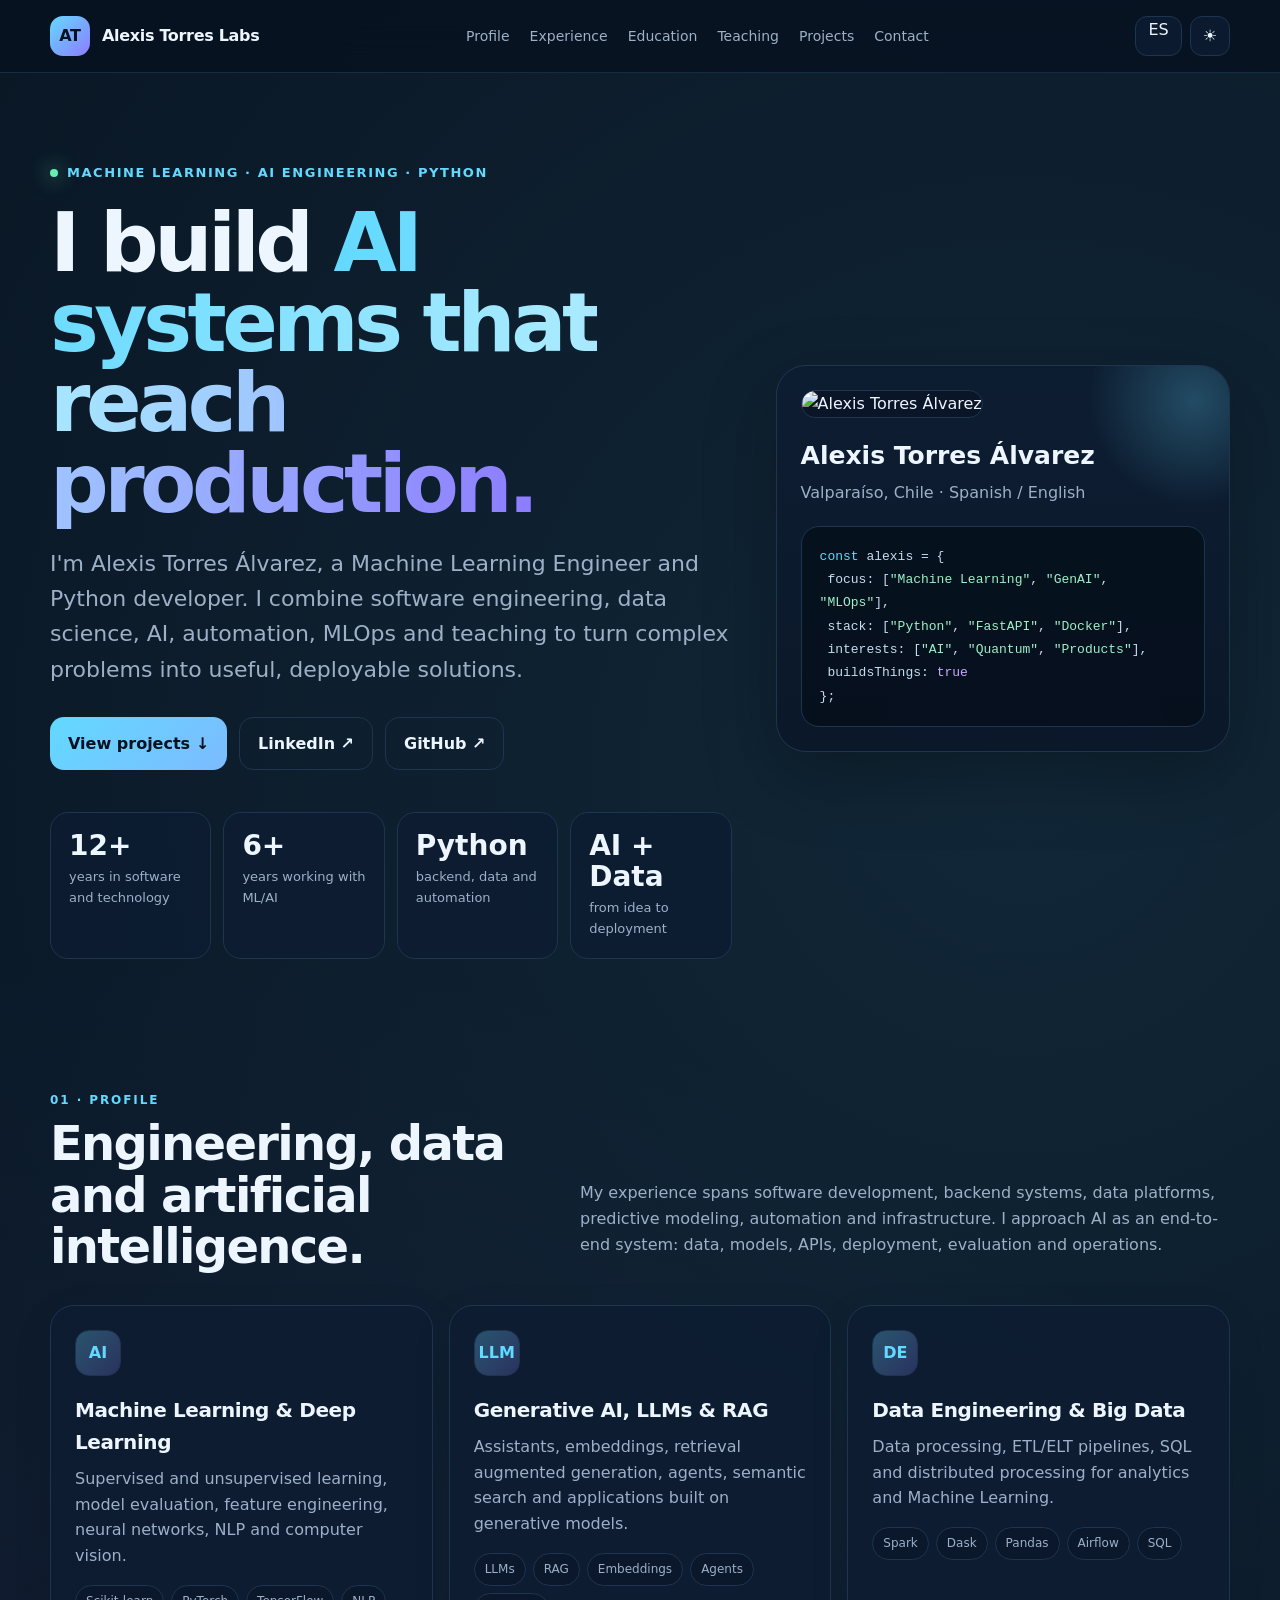
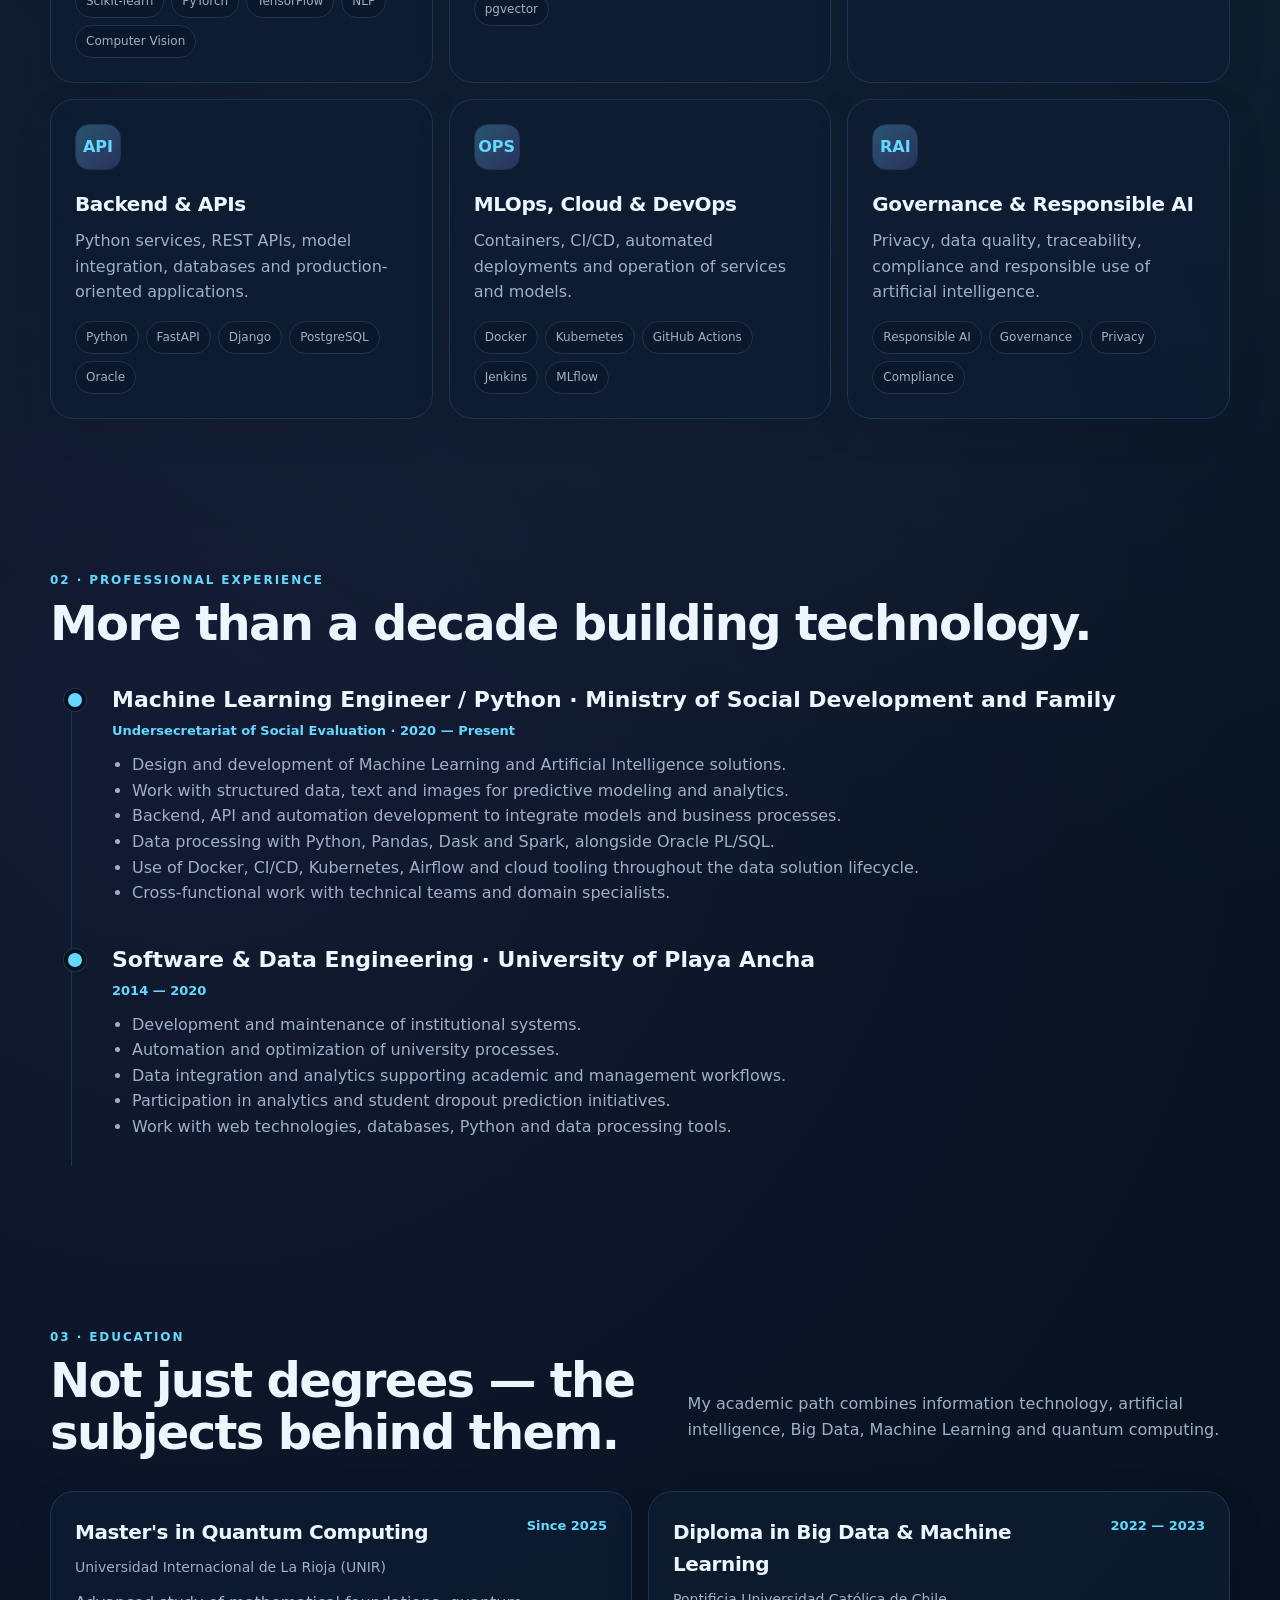
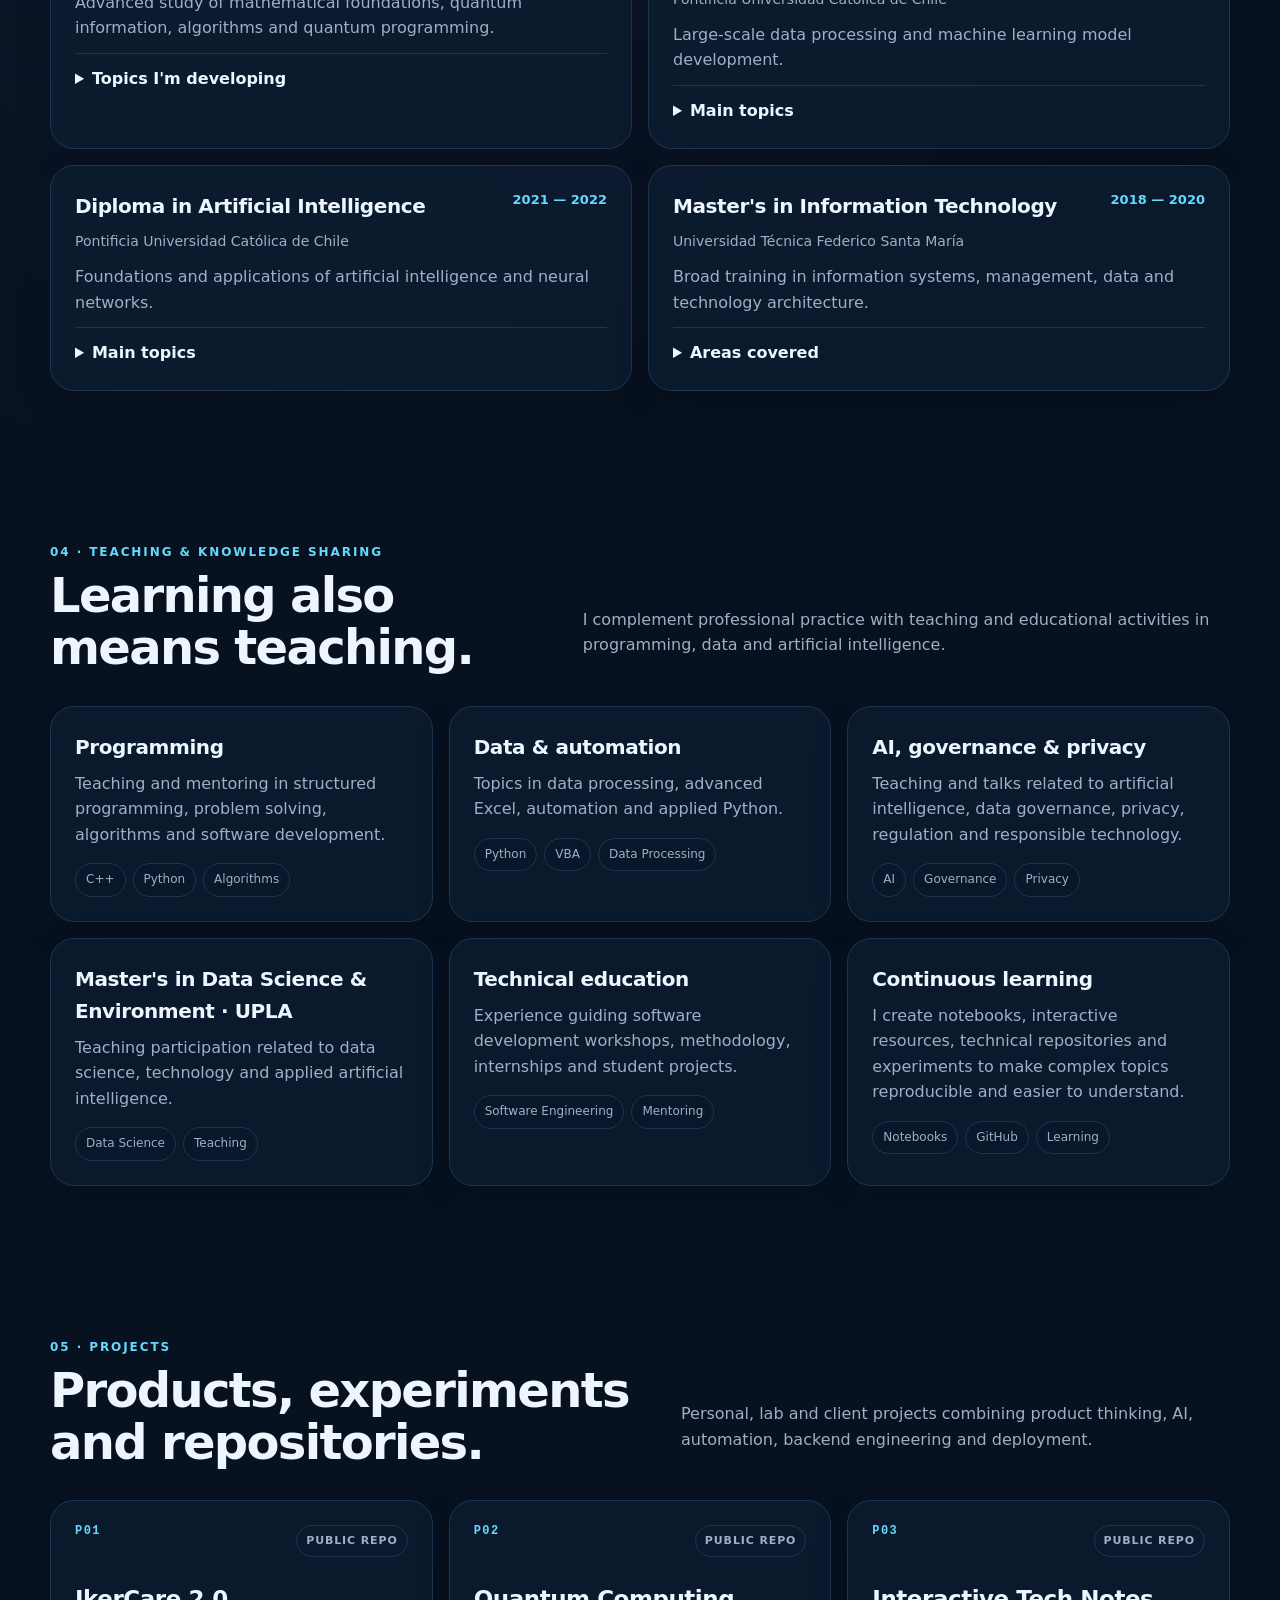
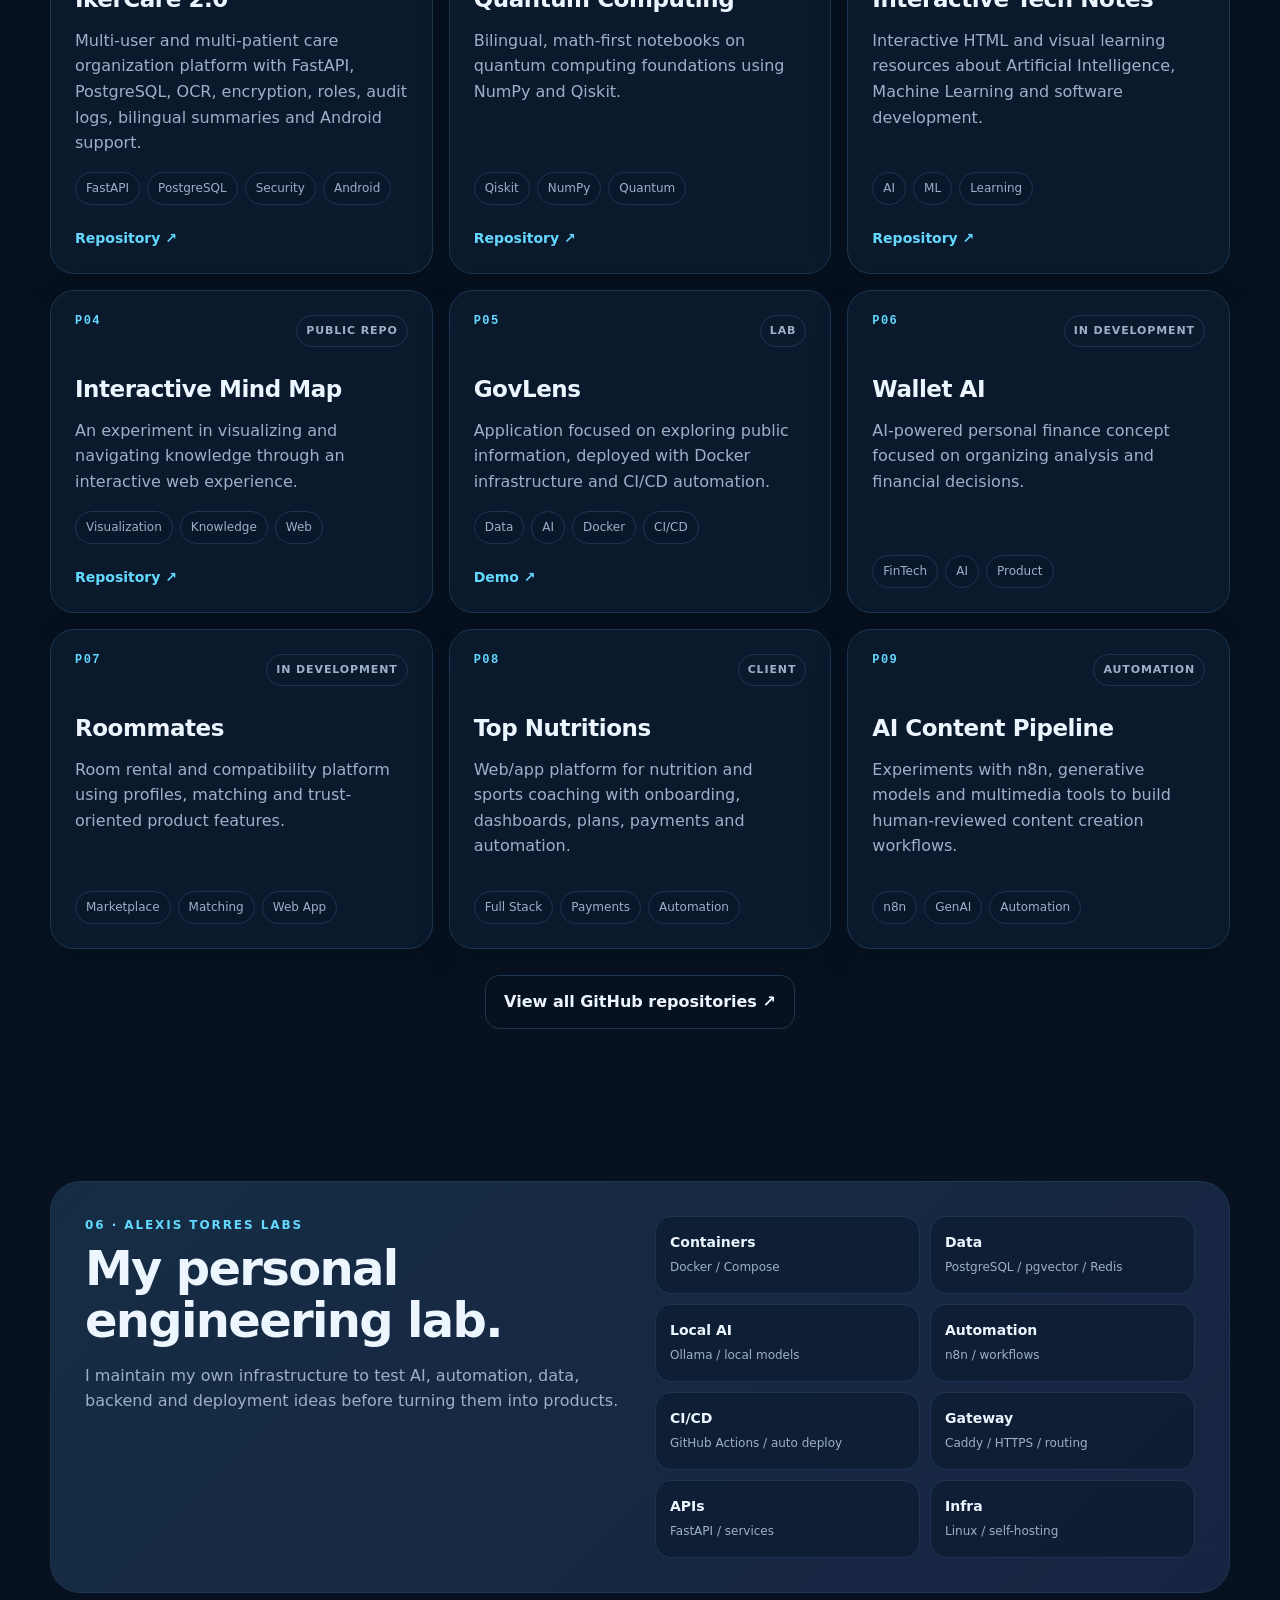
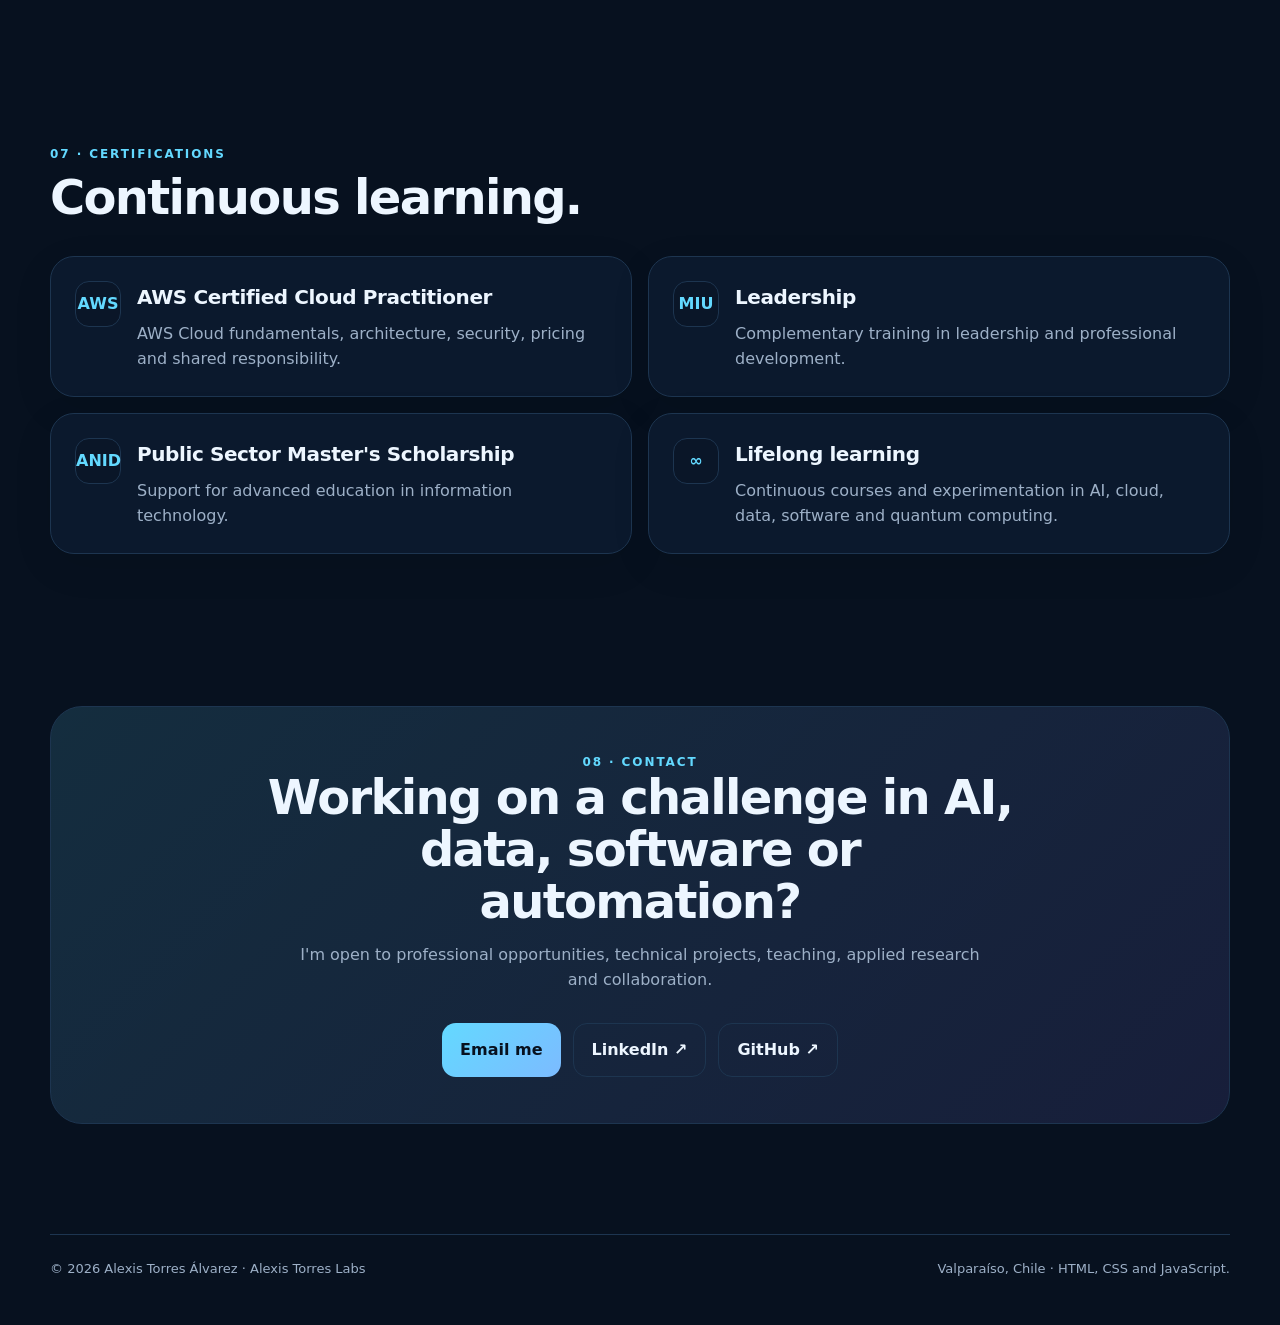
==== en/index.html @ e1c4c1ed "Add English portfolio homepage" ====
<!doctype html>
<html lang="en" data-theme="dark">
<head>
<meta charset="utf-8"><meta name="viewport" content="width=device-width,initial-scale=1"><meta name="theme-color" content="#07111f">
<title>Alexis Torres Álvarez | Machine Learning, AI, Python & MLOps</title>
<meta name="description" content="Portfolio of Alexis Torres Álvarez: Machine Learning Engineer and Python Developer. AI, LLMs, RAG, MLOps, Big Data, teaching, education and projects.">
<link rel="canonical" href="https://www.alexistorreslabs.com/en/"><link rel="alternate" hreflang="es" href="https://www.alexistorreslabs.com/"><link rel="alternate" hreflang="en" href="https://www.alexistorreslabs.com/en/">
<link rel="manifest" href="/site.webmanifest"><link rel="stylesheet" href="/assets/styles.css">
<meta property="og:type" content="website"><meta property="og:title" content="Alexis Torres Labs"><meta property="og:description" content="AI, Machine Learning, Python, MLOps, teaching and applied projects."><meta property="og:url" content="https://www.alexistorreslabs.com/en/">
<script type="application/ld+json">{"@context":"https://schema.org","@type":"Person","name":"Alexis Torres Álvarez","url":"https://www.alexistorreslabs.com/","image":"https://avatars.githubusercontent.com/u/14948789?v=4","jobTitle":"Machine Learning Engineer","sameAs":["https://github.com/AlexisTorrresA","https://www.linkedin.com/in/alexis-torres87/"]}</script>
</head>
<body>
<nav class="nav"><div class="shell nav-inner"><a class="brand" href="#home"><span class="brand-mark">AT</span><span>Alexis Torres Labs</span></a><div class="nav-links"><a href="#profile">Profile</a><a href="#experience">Experience</a><a href="#education">Education</a><a href="#teaching">Teaching</a><a href="#projects">Projects</a><a href="#contact">Contact</a></div><div class="nav-actions"><a class="lang-btn" href="/">ES</a><button class="icon-btn" data-theme-toggle aria-label="Toggle theme">☀</button></div></div></nav>
<main id="home">
<section class="hero"><div class="shell hero-grid"><div class="reveal"><div class="eyebrow"><span class="dot"></span>Machine Learning · AI Engineering · Python</div><h1>I build <span class="gradient">AI systems that reach production.</span></h1><p class="lead">I'm Alexis Torres Álvarez, a Machine Learning Engineer and Python developer. I combine software engineering, data science, AI, automation, MLOps and teaching to turn complex problems into useful, deployable solutions.</p><div class="hero-actions"><a class="btn primary" href="#projects">View projects ↓</a><a class="btn" href="https://www.linkedin.com/in/alexis-torres87/" target="_blank" rel="noopener">LinkedIn ↗</a><a class="btn" href="https://github.com/AlexisTorrresA" target="_blank" rel="noopener">GitHub ↗</a></div><div class="metrics"><div class="metric"><strong>12+</strong><span>years in software and technology</span></div><div class="metric"><strong>6+</strong><span>years working with ML/AI</span></div><div class="metric"><strong>Python</strong><span>backend, data and automation</span></div><div class="metric"><strong>AI + Data</strong><span>from idea to deployment</span></div></div></div><aside class="profile-card reveal"><img class="portrait" src="https://avatars.githubusercontent.com/u/14948789?v=4" alt="Alexis Torres Álvarez"><h3 style="font-size:25px;margin:18px 0 4px">Alexis Torres Álvarez</h3><p style="color:var(--muted);margin:0">Valparaíso, Chile · Spanish / English</p><div class="code-window"><span class="k">const</span> alexis = {<br>&nbsp;focus: [<span class="s">"Machine Learning"</span>, <span class="s">"GenAI"</span>, <span class="s">"MLOps"</span>],<br>&nbsp;stack: [<span class="s">"Python"</span>, <span class="s">"FastAPI"</span>, <span class="s">"Docker"</span>],<br>&nbsp;interests: [<span class="s">"AI"</span>, <span class="s">"Quantum"</span>, <span class="s">"Products"</span>],<br>&nbsp;buildsThings: <span class="p">true</span><br>};</div></aside></div></section>
<section id="profile" class="section"><div class="shell"><div class="section-head reveal"><div><div class="section-kicker">01 · Profile</div><h2>Engineering, data and artificial intelligence.</h2></div><p class="section-intro">My experience spans software development, backend systems, data platforms, predictive modeling, automation and infrastructure. I approach AI as an end-to-end system: data, models, APIs, deployment, evaluation and operations.</p></div><div class="grid grid-3">
<div class="card skill-card reveal"><div class="skill-icon">AI</div><h3>Machine Learning & Deep Learning</h3><p>Supervised and unsupervised learning, model evaluation, feature engineering, neural networks, NLP and computer vision.</p><div class="tags"><span class="tag">Scikit-learn</span><span class="tag">PyTorch</span><span class="tag">TensorFlow</span><span class="tag">NLP</span><span class="tag">Computer Vision</span></div></div>
<div class="card skill-card reveal"><div class="skill-icon">LLM</div><h3>Generative AI, LLMs & RAG</h3><p>Assistants, embeddings, retrieval augmented generation, agents, semantic search and applications built on generative models.</p><div class="tags"><span class="tag">LLMs</span><span class="tag">RAG</span><span class="tag">Embeddings</span><span class="tag">Agents</span><span class="tag">pgvector</span></div></div>
<div class="card skill-card reveal"><div class="skill-icon">DE</div><h3>Data Engineering & Big Data</h3><p>Data processing, ETL/ELT pipelines, SQL and distributed processing for analytics and Machine Learning.</p><div class="tags"><span class="tag">Spark</span><span class="tag">Dask</span><span class="tag">Pandas</span><span class="tag">Airflow</span><span class="tag">SQL</span></div></div>
<div class="card skill-card reveal"><div class="skill-icon">API</div><h3>Backend & APIs</h3><p>Python services, REST APIs, model integration, databases and production-oriented applications.</p><div class="tags"><span class="tag">Python</span><span class="tag">FastAPI</span><span class="tag">Django</span><span class="tag">PostgreSQL</span><span class="tag">Oracle</span></div></div>
<div class="card skill-card reveal"><div class="skill-icon">OPS</div><h3>MLOps, Cloud & DevOps</h3><p>Containers, CI/CD, automated deployments and operation of services and models.</p><div class="tags"><span class="tag">Docker</span><span class="tag">Kubernetes</span><span class="tag">GitHub Actions</span><span class="tag">Jenkins</span><span class="tag">MLflow</span></div></div>
<div class="card skill-card reveal"><div class="skill-icon">RAI</div><h3>Governance & Responsible AI</h3><p>Privacy, data quality, traceability, compliance and responsible use of artificial intelligence.</p><div class="tags"><span class="tag">Responsible AI</span><span class="tag">Governance</span><span class="tag">Privacy</span><span class="tag">Compliance</span></div></div>
</div></div></section>
<section id="experience" class="section"><div class="shell"><div class="section-head reveal"><div><div class="section-kicker">02 · Professional experience</div><h2>More than a decade building technology.</h2></div></div><div class="timeline reveal">
<div class="timeline-item"><h3>Machine Learning Engineer / Python · Ministry of Social Development and Family</h3><div class="timeline-meta">Undersecretariat of Social Evaluation · 2020 — Present</div><ul><li>Design and development of Machine Learning and Artificial Intelligence solutions.</li><li>Work with structured data, text and images for predictive modeling and analytics.</li><li>Backend, API and automation development to integrate models and business processes.</li><li>Data processing with Python, Pandas, Dask and Spark, alongside Oracle PL/SQL.</li><li>Use of Docker, CI/CD, Kubernetes, Airflow and cloud tooling throughout the data solution lifecycle.</li><li>Cross-functional work with technical teams and domain specialists.</li></ul></div>
<div class="timeline-item"><h3>Software & Data Engineering · University of Playa Ancha</h3><div class="timeline-meta">2014 — 2020</div><ul><li>Development and maintenance of institutional systems.</li><li>Automation and optimization of university processes.</li><li>Data integration and analytics supporting academic and management workflows.</li><li>Participation in analytics and student dropout prediction initiatives.</li><li>Work with web technologies, databases, Python and data processing tools.</li></ul></div>
</div></div></section>
<section id="education" class="section"><div class="shell"><div class="section-head reveal"><div><div class="section-kicker">03 · Education</div><h2>Not just degrees — the subjects behind them.</h2></div><p class="section-intro">My academic path combines information technology, artificial intelligence, Big Data, Machine Learning and quantum computing.</p></div><div class="grid grid-2">
<div class="card edu-card reveal"><div class="edu-top"><div><h3>Master's in Quantum Computing</h3><div class="edu-school">Universidad Internacional de La Rioja (UNIR)</div></div><div class="edu-year">Since 2025</div></div><p>Advanced study of mathematical foundations, quantum information, algorithms and quantum programming.</p><details><summary>Topics I'm developing</summary><ul><li>Linear algebra for quantum computing</li><li>Qubits, quantum states, measurement and the Bloch sphere</li><li>Tensor products and multi-qubit systems</li><li>Quantum gates and circuits</li><li>Quantum algorithms and simulation</li><li>Python and Qiskit</li></ul></details></div>
<div class="card edu-card reveal"><div class="edu-top"><div><h3>Diploma in Big Data & Machine Learning</h3><div class="edu-school">Pontificia Universidad Católica de Chile</div></div><div class="edu-year">2022 — 2023</div></div><p>Large-scale data processing and machine learning model development.</p><details><summary>Main topics</summary><ul><li>Big Data architectures</li><li>Hadoop, HDFS, YARN and MapReduce</li><li>Apache Spark and Spark SQL</li><li>Data preparation and processing</li><li>Regression and classification</li><li>Decision trees and Random Forest</li><li>Clustering and unsupervised learning</li><li>Dimensionality reduction and autoencoders</li></ul></details></div>
<div class="card edu-card reveal"><div class="edu-top"><div><h3>Diploma in Artificial Intelligence</h3><div class="edu-school">Pontificia Universidad Católica de Chile</div></div><div class="edu-year">2021 — 2022</div></div><p>Foundations and applications of artificial intelligence and neural networks.</p><details><summary>Main topics</summary><ul><li>Machine Learning and AI foundations</li><li>Deep neural networks</li><li>CNNs for computer vision</li><li>RNNs and sequential modeling</li><li>Sequence-to-sequence architectures</li><li>Deep Learning applications</li></ul></details></div>
<div class="card edu-card reveal"><div class="edu-top"><div><h3>Master's in Information Technology</h3><div class="edu-school">Universidad Técnica Federico Santa María</div></div><div class="edu-year">2018 — 2020</div></div><p>Broad training in information systems, management, data and technology architecture.</p><details><summary>Areas covered</summary><ul><li>Business Intelligence</li><li>Data Warehousing and OLAP</li><li>Data mining and analytics</li><li>Software engineering and UML</li><li>BPM/BPMN process management</li><li>Security and networks</li><li>IT project management</li><li>Enterprise systems and architecture</li></ul></details></div>
</div></div></section>
<section id="teaching" class="section"><div class="shell"><div class="section-head reveal"><div><div class="section-kicker">04 · Teaching & knowledge sharing</div><h2>Learning also means teaching.</h2></div><p class="section-intro">I complement professional practice with teaching and educational activities in programming, data and artificial intelligence.</p></div><div class="grid grid-3">
<div class="card reveal"><h3>Programming</h3><p>Teaching and mentoring in structured programming, problem solving, algorithms and software development.</p><div class="tags"><span class="tag">C++</span><span class="tag">Python</span><span class="tag">Algorithms</span></div></div>
<div class="card reveal"><h3>Data & automation</h3><p>Topics in data processing, advanced Excel, automation and applied Python.</p><div class="tags"><span class="tag">Python</span><span class="tag">VBA</span><span class="tag">Data Processing</span></div></div>
<div class="card reveal"><h3>AI, governance & privacy</h3><p>Teaching and talks related to artificial intelligence, data governance, privacy, regulation and responsible technology.</p><div class="tags"><span class="tag">AI</span><span class="tag">Governance</span><span class="tag">Privacy</span></div></div>
<div class="card reveal"><h3>Master's in Data Science & Environment · UPLA</h3><p>Teaching participation related to data science, technology and applied artificial intelligence.</p><div class="tags"><span class="tag">Data Science</span><span class="tag">Teaching</span></div></div>
<div class="card reveal"><h3>Technical education</h3><p>Experience guiding software development workshops, methodology, internships and student projects.</p><div class="tags"><span class="tag">Software Engineering</span><span class="tag">Mentoring</span></div></div>
<div class="card reveal"><h3>Continuous learning</h3><p>I create notebooks, interactive resources, technical repositories and experiments to make complex topics reproducible and easier to understand.</p><div class="tags"><span class="tag">Notebooks</span><span class="tag">GitHub</span><span class="tag">Learning</span></div></div>
</div></div></section>
<section id="projects" class="section"><div class="shell"><div class="section-head reveal"><div><div class="section-kicker">05 · Projects</div><h2>Products, experiments and repositories.</h2></div><p class="section-intro">Personal, lab and client projects combining product thinking, AI, automation, backend engineering and deployment.</p></div><div class="grid grid-3">
<article class="card project-card reveal"><div class="project-top"><span class="project-num">P01</span><span class="status">Public repo</span></div><h3>IkerCare 2.0</h3><p>Multi-user and multi-patient care organization platform with FastAPI, PostgreSQL, OCR, encryption, roles, audit logs, bilingual summaries and Android support.</p><div class="tags"><span class="tag">FastAPI</span><span class="tag">PostgreSQL</span><span class="tag">Security</span><span class="tag">Android</span></div><div class="project-links"><a href="https://github.com/AlexisTorrresA/ikercare_v2" target="_blank" rel="noopener">Repository ↗</a></div></article>
<article class="card project-card reveal"><div class="project-top"><span class="project-num">P02</span><span class="status">Public repo</span></div><h3>Quantum Computing</h3><p>Bilingual, math-first notebooks on quantum computing foundations using NumPy and Qiskit.</p><div class="tags"><span class="tag">Qiskit</span><span class="tag">NumPy</span><span class="tag">Quantum</span></div><div class="project-links"><a href="https://github.com/AlexisTorrresA/alexis_quantum-computer" target="_blank" rel="noopener">Repository ↗</a></div></article>
<article class="card project-card reveal"><div class="project-top"><span class="project-num">P03</span><span class="status">Public repo</span></div><h3>Interactive Tech Notes</h3><p>Interactive HTML and visual learning resources about Artificial Intelligence, Machine Learning and software development.</p><div class="tags"><span class="tag">AI</span><span class="tag">ML</span><span class="tag">Learning</span></div><div class="project-links"><a href="https://github.com/AlexisTorrresA/interactive-tech-notes" target="_blank" rel="noopener">Repository ↗</a></div></article>
<article class="card project-card reveal"><div class="project-top"><span class="project-num">P04</span><span class="status">Public repo</span></div><h3>Interactive Mind Map</h3><p>An experiment in visualizing and navigating knowledge through an interactive web experience.</p><div class="tags"><span class="tag">Visualization</span><span class="tag">Knowledge</span><span class="tag">Web</span></div><div class="project-links"><a href="https://github.com/AlexisTorrresA/proyecto_mapa_mental_interactivo" target="_blank" rel="noopener">Repository ↗</a></div></article>
<article class="card project-card reveal"><div class="project-top"><span class="project-num">P05</span><span class="status">Lab</span></div><h3>GovLens</h3><p>Application focused on exploring public information, deployed with Docker infrastructure and CI/CD automation.</p><div class="tags"><span class="tag">Data</span><span class="tag">AI</span><span class="tag">Docker</span><span class="tag">CI/CD</span></div><div class="project-links"><a href="https://govlens.apps.alexistorreslabs.com" target="_blank" rel="noopener">Demo ↗</a></div></article>
<article class="card project-card reveal"><div class="project-top"><span class="project-num">P06</span><span class="status">In development</span></div><h3>Wallet AI</h3><p>AI-powered personal finance concept focused on organizing analysis and financial decisions.</p><div class="tags"><span class="tag">FinTech</span><span class="tag">AI</span><span class="tag">Product</span></div></article>
<article class="card project-card reveal"><div class="project-top"><span class="project-num">P07</span><span class="status">In development</span></div><h3>Roommates</h3><p>Room rental and compatibility platform using profiles, matching and trust-oriented product features.</p><div class="tags"><span class="tag">Marketplace</span><span class="tag">Matching</span><span class="tag">Web App</span></div></article>
<article class="card project-card reveal"><div class="project-top"><span class="project-num">P08</span><span class="status">Client</span></div><h3>Top Nutritions</h3><p>Web/app platform for nutrition and sports coaching with onboarding, dashboards, plans, payments and automation.</p><div class="tags"><span class="tag">Full Stack</span><span class="tag">Payments</span><span class="tag">Automation</span></div></article>
<article class="card project-card reveal"><div class="project-top"><span class="project-num">P09</span><span class="status">Automation</span></div><h3>AI Content Pipeline</h3><p>Experiments with n8n, generative models and multimedia tools to build human-reviewed content creation workflows.</p><div class="tags"><span class="tag">n8n</span><span class="tag">GenAI</span><span class="tag">Automation</span></div></article>
</div><div style="text-align:center;margin-top:26px" class="reveal"><a class="btn" href="https://github.com/AlexisTorrresA?tab=repositories" target="_blank" rel="noopener">View all GitHub repositories ↗</a></div></div></section>
<section class="section"><div class="shell"><div class="lab reveal"><div><div class="section-kicker">06 · Alexis Torres Labs</div><h2>My personal engineering lab.</h2><p class="section-intro">I maintain my own infrastructure to test AI, automation, data, backend and deployment ideas before turning them into products.</p></div><div class="lab-list"><div class="lab-item"><strong>Containers</strong><span>Docker / Compose</span></div><div class="lab-item"><strong>Data</strong><span>PostgreSQL / pgvector / Redis</span></div><div class="lab-item"><strong>Local AI</strong><span>Ollama / local models</span></div><div class="lab-item"><strong>Automation</strong><span>n8n / workflows</span></div><div class="lab-item"><strong>CI/CD</strong><span>GitHub Actions / auto deploy</span></div><div class="lab-item"><strong>Gateway</strong><span>Caddy / HTTPS / routing</span></div><div class="lab-item"><strong>APIs</strong><span>FastAPI / services</span></div><div class="lab-item"><strong>Infra</strong><span>Linux / self-hosting</span></div></div></div></div></section>
<section class="section"><div class="shell"><div class="section-head reveal"><div><div class="section-kicker">07 · Certifications</div><h2>Continuous learning.</h2></div></div><div class="grid grid-2"><div class="card award reveal"><div class="award-icon">AWS</div><div><h3>AWS Certified Cloud Practitioner</h3><p>AWS Cloud fundamentals, architecture, security, pricing and shared responsibility.</p></div></div><div class="card award reveal"><div class="award-icon">MIU</div><div><h3>Leadership</h3><p>Complementary training in leadership and professional development.</p></div></div><div class="card award reveal"><div class="award-icon">ANID</div><div><h3>Public Sector Master's Scholarship</h3><p>Support for advanced education in information technology.</p></div></div><div class="card award reveal"><div class="award-icon">∞</div><div><h3>Lifelong learning</h3><p>Continuous courses and experimentation in AI, cloud, data, software and quantum computing.</p></div></div></div></div></section>
<section id="contact" class="section"><div class="shell"><div class="cta reveal"><div class="section-kicker">08 · Contact</div><h2>Working on a challenge in AI, data, software or automation?</h2><p>I'm open to professional opportunities, technical projects, teaching, applied research and collaboration.</p><div class="hero-actions" style="justify-content:center"><a class="btn primary" href="mailto:alexis.torres.alvarez@gmail.com">Email me</a><a class="btn" href="https://www.linkedin.com/in/alexis-torres87/" target="_blank" rel="noopener">LinkedIn ↗</a><a class="btn" href="https://github.com/AlexisTorrresA" target="_blank" rel="noopener">GitHub ↗</a></div></div></div></section>
</main>
<footer class="footer"><div class="shell footer-inner"><div>© <span data-year></span> Alexis Torres Álvarez · Alexis Torres Labs</div><div>Valparaíso, Chile · HTML, CSS and JavaScript.</div></div></footer>
<script src="/assets/site.js"></script>
</body></html>
---- assets/styles.css ----
:root{
  --bg:#07111f;--bg2:#0a1628;--card:#0d1c31cc;--card-solid:#0d1c31;--text:#edf6ff;--muted:#9db0c7;
  --line:#1d3550;--accent:#63d9ff;--accent2:#8d7cff;--ok:#63f0b2;--shadow:0 24px 70px rgba(0,0,0,.28);
  --radius:24px;--max:1180px
}
[data-theme="light"]{--bg:#f5f8fc;--bg2:#edf3fa;--card:#ffffffd9;--card-solid:#fff;--text:#102033;--muted:#5c6f84;--line:#d9e4ef;--accent:#006fd6;--accent2:#6b55d8;--ok:#087d58;--shadow:0 24px 70px rgba(22,45,72,.12)}
*{box-sizing:border-box}html{scroll-behavior:smooth}body{margin:0;background:radial-gradient(circle at 80% 10%,rgba(99,217,255,.11),transparent 25%),radial-gradient(circle at 15% 30%,rgba(141,124,255,.09),transparent 25%),var(--bg);color:var(--text);font-family:Inter,ui-sans-serif,system-ui,-apple-system,BlinkMacSystemFont,"Segoe UI",sans-serif;line-height:1.6}a{color:inherit;text-decoration:none}button{font:inherit}.shell{width:min(var(--max),calc(100% - 32px));margin:auto}.nav{position:sticky;top:0;z-index:40;backdrop-filter:blur(18px);background:color-mix(in srgb,var(--bg) 78%,transparent);border-bottom:1px solid color-mix(in srgb,var(--line) 75%,transparent)}.nav-inner{height:72px;display:flex;align-items:center;justify-content:space-between;gap:18px}.brand{display:flex;align-items:center;gap:12px;font-weight:800;letter-spacing:-.02em}.brand-mark{width:40px;height:40px;border-radius:13px;display:grid;place-items:center;background:linear-gradient(135deg,var(--accent),var(--accent2));color:#06111f;font-weight:900}.nav-links{display:flex;gap:20px;color:var(--muted);font-size:14px}.nav-links a:hover{color:var(--text)}.nav-actions{display:flex;align-items:center;gap:8px}.icon-btn,.lang-btn{border:1px solid var(--line);background:var(--card);color:var(--text);border-radius:12px;min-height:40px;padding:0 12px;cursor:pointer}.hero{padding:86px 0 56px}.hero-grid{display:grid;grid-template-columns:1.2fr .8fr;gap:44px;align-items:center}.eyebrow{display:inline-flex;align-items:center;gap:9px;color:var(--accent);font-size:13px;font-weight:800;letter-spacing:.12em;text-transform:uppercase}.dot{width:8px;height:8px;border-radius:50%;background:var(--ok);box-shadow:0 0 20px var(--ok)}h1{font-size:clamp(46px,7vw,82px);line-height:.98;letter-spacing:-.055em;margin:18px 0 22px;max-width:900px}.gradient{background:linear-gradient(90deg,var(--accent),#a8eaff 45%,var(--accent2));-webkit-background-clip:text;background-clip:text;color:transparent}.lead{font-size:clamp(18px,2vw,22px);color:var(--muted);max-width:760px}.hero-actions{display:flex;flex-wrap:wrap;gap:12px;margin-top:30px}.btn{display:inline-flex;align-items:center;justify-content:center;gap:9px;padding:13px 18px;border-radius:14px;border:1px solid var(--line);font-weight:750;transition:.2s transform,.2s border-color,.2s background}.btn:hover{transform:translateY(-2px);border-color:var(--accent)}.btn.primary{background:linear-gradient(135deg,var(--accent),#7cbbff);color:#07111f;border:0}.profile-card{position:relative;border:1px solid var(--line);background:linear-gradient(180deg,color-mix(in srgb,var(--card-solid) 86%,transparent),color-mix(in srgb,var(--bg2) 86%,transparent));border-radius:30px;padding:24px;box-shadow:var(--shadow);overflow:hidden}.profile-card:before{content:"";position:absolute;inset:-80px -80px auto auto;width:230px;height:230px;border-radius:50%;background:radial-gradient(circle,rgba(99,217,255,.25),transparent 65%)}.portrait{width:148px;height:148px;border-radius:30px;object-fit:cover;border:1px solid var(--line);background:var(--bg2);position:relative}.code-window{margin-top:20px;border:1px solid var(--line);background:#06101df0;border-radius:18px;padding:18px;color:#c7dcf0;font:13px/1.8 ui-monospace,SFMono-Regular,Menlo,monospace;overflow:auto}.code-window .k{color:#63d9ff}.code-window .s{color:#9cf0c6}.code-window .p{color:#caa8ff}.metrics{display:grid;grid-template-columns:repeat(4,1fr);gap:12px;margin-top:42px}.metric{border:1px solid var(--line);background:var(--card);border-radius:18px;padding:18px}.metric strong{display:block;font-size:28px;line-height:1.1}.metric span{display:block;color:var(--muted);font-size:13px;margin-top:5px}.section{padding:76px 0}.section-head{display:flex;align-items:end;justify-content:space-between;gap:24px;margin-bottom:32px}.section-kicker{color:var(--accent);font-size:12px;font-weight:850;text-transform:uppercase;letter-spacing:.16em}.section h2{font-size:clamp(30px,4vw,48px);line-height:1.08;letter-spacing:-.035em;margin:8px 0 0}.section-intro{max-width:650px;color:var(--muted)}.grid{display:grid;gap:16px}.grid-2{grid-template-columns:repeat(2,1fr)}.grid-3{grid-template-columns:repeat(3,1fr)}.card{border:1px solid var(--line);background:var(--card);border-radius:var(--radius);padding:24px;box-shadow:0 12px 42px rgba(0,0,0,.08)}.card h3{margin:0 0 8px;font-size:20px;letter-spacing:-.02em}.card p{margin:0;color:var(--muted)}.skill-card{min-height:200px}.skill-icon{width:46px;height:46px;border-radius:14px;display:grid;place-items:center;background:linear-gradient(135deg,color-mix(in srgb,var(--accent) 30%,transparent),color-mix(in srgb,var(--accent2) 22%,transparent));border:1px solid var(--line);font-weight:900;color:var(--accent);margin-bottom:18px}.tags{display:flex;flex-wrap:wrap;gap:7px;margin-top:16px}.tag{font-size:12px;color:var(--muted);border:1px solid var(--line);border-radius:999px;padding:6px 10px;background:color-mix(in srgb,var(--bg2) 70%,transparent)}.timeline{position:relative;margin-left:10px}.timeline:before{content:"";position:absolute;left:11px;top:10px;bottom:10px;width:1px;background:var(--line)}.timeline-item{position:relative;padding:0 0 36px 52px}.timeline-item:before{content:"";position:absolute;left:4px;top:7px;width:14px;height:14px;border-radius:50%;background:var(--accent);border:4px solid var(--bg);box-shadow:0 0 0 1px var(--line)}.timeline-item h3{margin:0;font-size:22px}.timeline-meta{color:var(--accent);font-size:13px;font-weight:800;margin:4px 0 10px}.timeline-item ul{margin:10px 0 0;padding-left:20px;color:var(--muted)}.edu-card{display:flex;flex-direction:column;gap:12px}.edu-top{display:flex;justify-content:space-between;gap:20px}.edu-year{white-space:nowrap;color:var(--accent);font-size:13px;font-weight:800}.edu-school{color:var(--muted);font-size:14px}.edu-card details{border-top:1px solid var(--line);padding-top:12px}.edu-card summary{cursor:pointer;font-weight:700;color:var(--text)}.edu-card details ul{color:var(--muted);padding-left:20px}.project-card{display:flex;flex-direction:column;min-height:320px}.project-top{display:flex;justify-content:space-between;align-items:start;gap:14px}.project-num{font:800 12px/1 ui-monospace,monospace;color:var(--accent);letter-spacing:.12em}.status{font-size:11px;font-weight:800;text-transform:uppercase;letter-spacing:.08em;border:1px solid var(--line);padding:6px 9px;border-radius:999px;color:var(--muted)}.project-card h3{font-size:23px;margin:24px 0 10px}.project-card p{flex:1}.project-links{display:flex;gap:12px;margin-top:22px;font-size:14px;font-weight:800}.project-links a{color:var(--accent)}.lab{padding:34px;border-radius:30px;border:1px solid var(--line);background:linear-gradient(135deg,color-mix(in srgb,var(--accent) 9%,var(--card-solid)),color-mix(in srgb,var(--accent2) 8%,var(--card-solid)));display:grid;grid-template-columns:1fr 1fr;gap:30px}.lab-list{display:grid;grid-template-columns:repeat(2,1fr);gap:10px}.lab-item{border:1px solid var(--line);border-radius:16px;padding:14px;background:var(--card)}.lab-item strong{display:block;font-size:14px}.lab-item span{color:var(--muted);font-size:12px}.award{display:flex;gap:16px;align-items:flex-start}.award-icon{width:46px;height:46px;flex:0 0 auto;border-radius:14px;display:grid;place-items:center;border:1px solid var(--line);background:var(--bg2);color:var(--accent);font-weight:900}.cta{border:1px solid var(--line);border-radius:32px;padding:46px;background:linear-gradient(135deg,rgba(99,217,255,.14),rgba(141,124,255,.12));text-align:center}.cta h2{max-width:760px;margin:0 auto 14px}.cta p{max-width:700px;margin:0 auto;color:var(--muted)}.footer{padding:34px 0 46px;color:var(--muted);font-size:13px}.footer-inner{display:flex;justify-content:space-between;gap:20px;border-top:1px solid var(--line);padding-top:24px}.reveal{opacity:0;transform:translateY(16px);transition:.55s ease}.reveal.show{opacity:1;transform:none}.mono{font-family:ui-monospace,SFMono-Regular,Menlo,monospace}.mobile-menu{display:none}
@media(max-width:900px){.nav-links{display:none}.hero-grid,.lab{grid-template-columns:1fr}.metrics{grid-template-columns:repeat(2,1fr)}.grid-3{grid-template-columns:repeat(2,1fr)}.profile-card{max-width:620px}.section-head{align-items:start;flex-direction:column}.hero{padding-top:58px}}
@media(max-width:620px){.shell{width:min(100% - 22px,var(--max))}.nav-inner{height:64px}.brand span:last-child{display:none}.hero{padding-top:46px}.grid-2,.grid-3,.metrics,.lab-list{grid-template-columns:1fr}.hero-actions .btn{width:100%}.section{padding:58px 0}.card{padding:20px}.cta{padding:30px 20px}.footer-inner{flex-direction:column}.profile-card{padding:18px}.portrait{width:118px;height:118px}.lang-btn{padding:0 10px}}
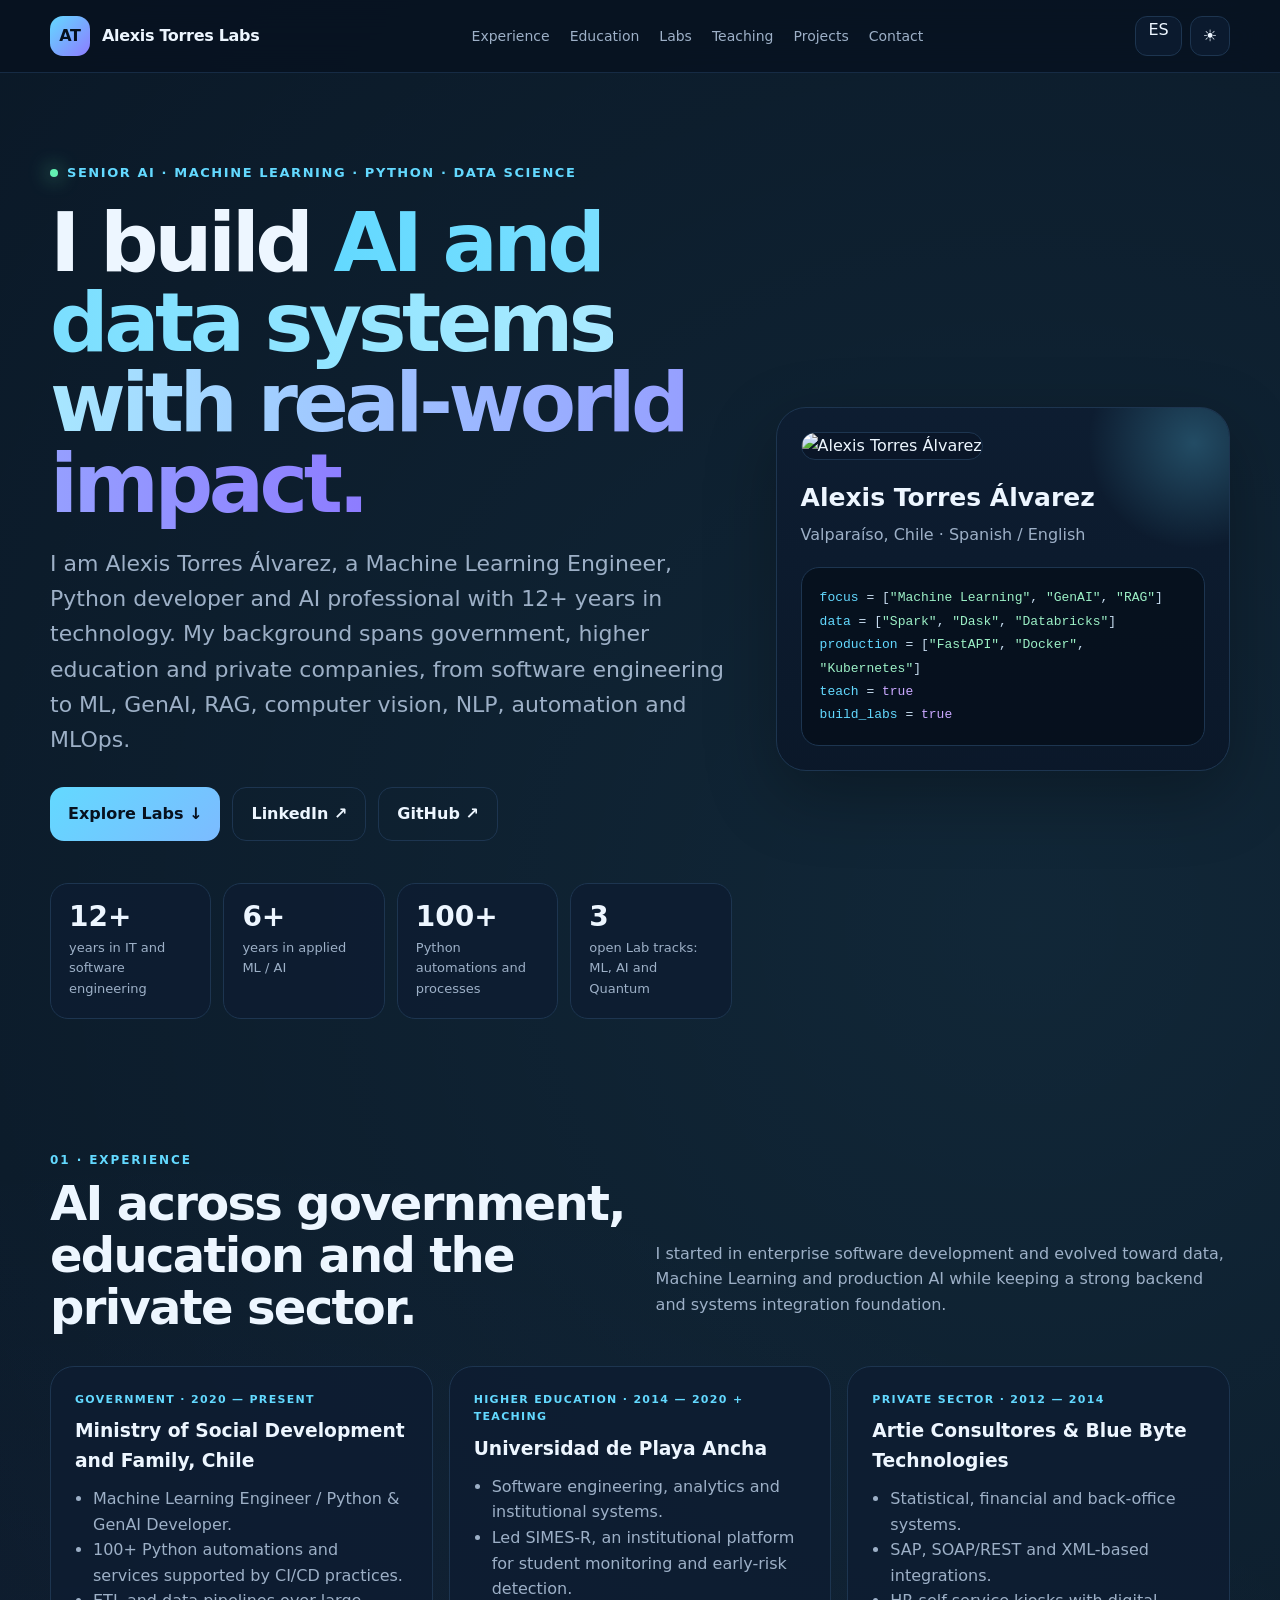
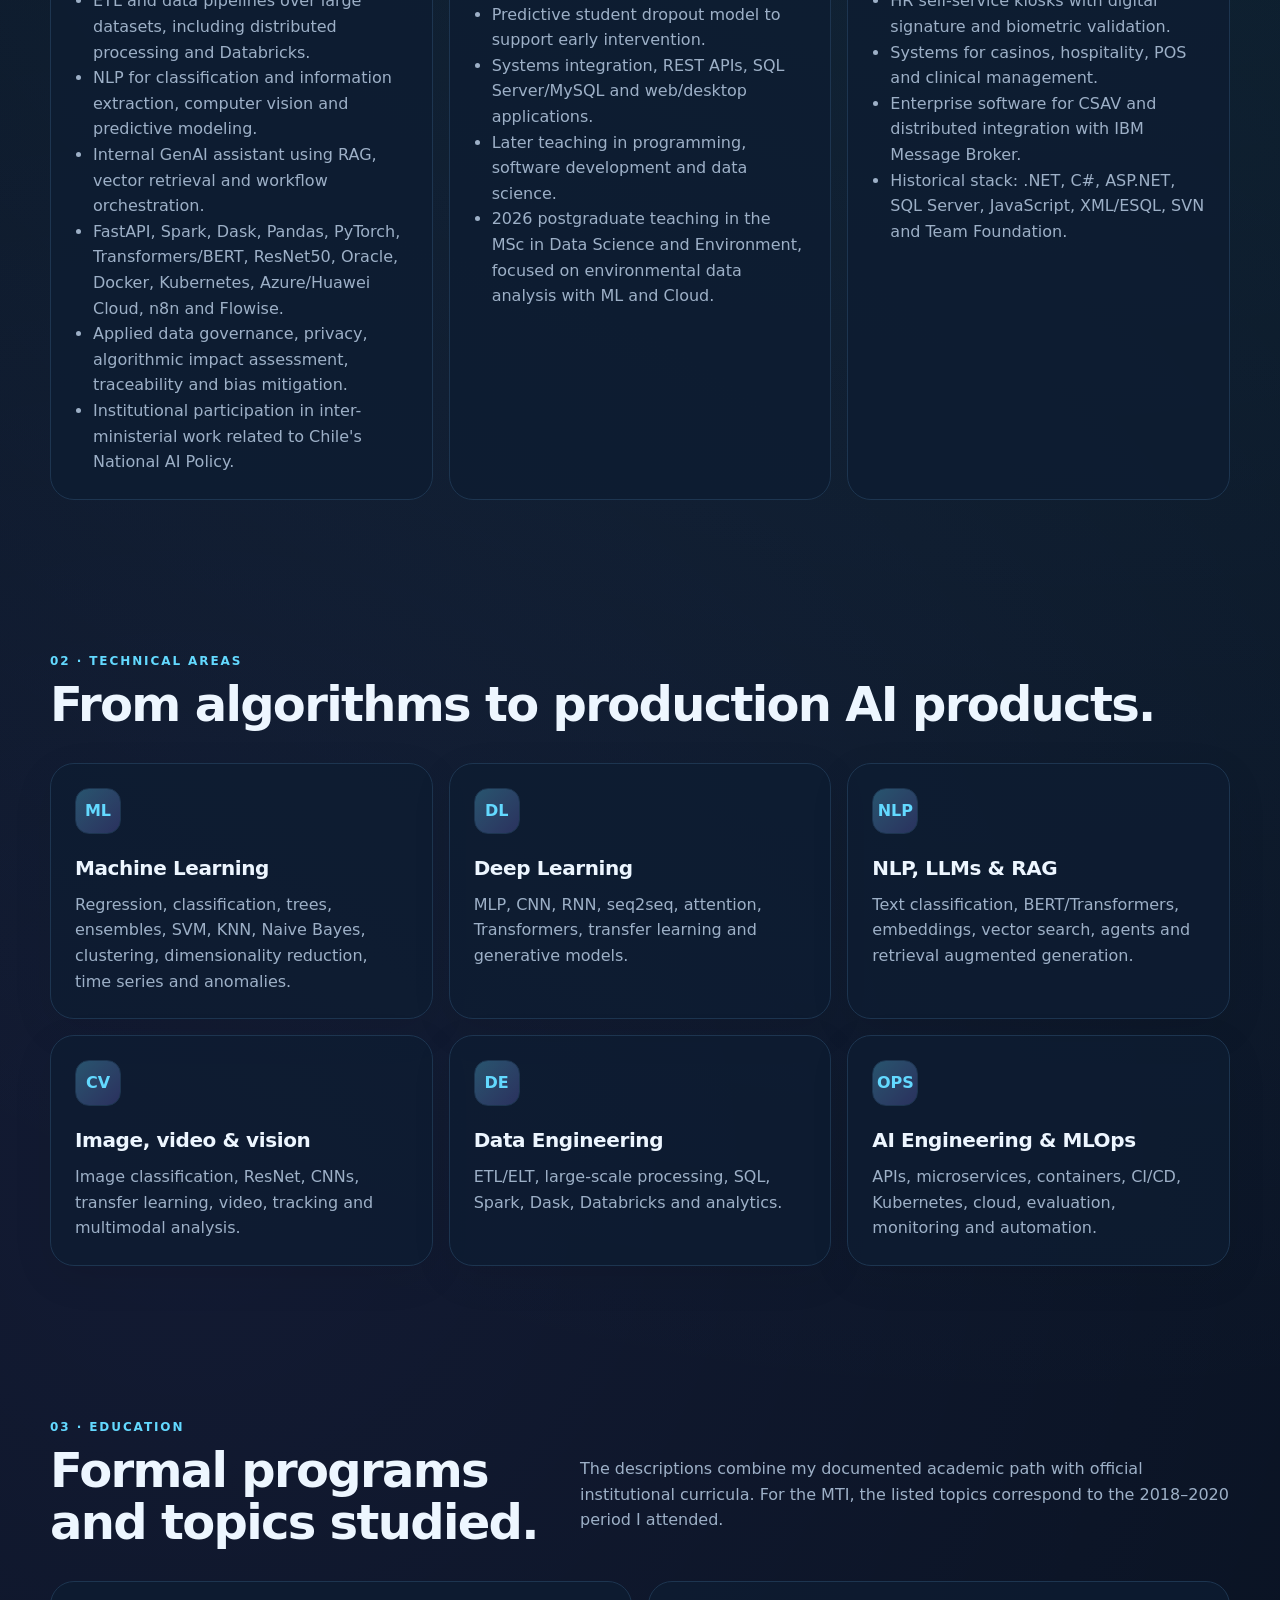
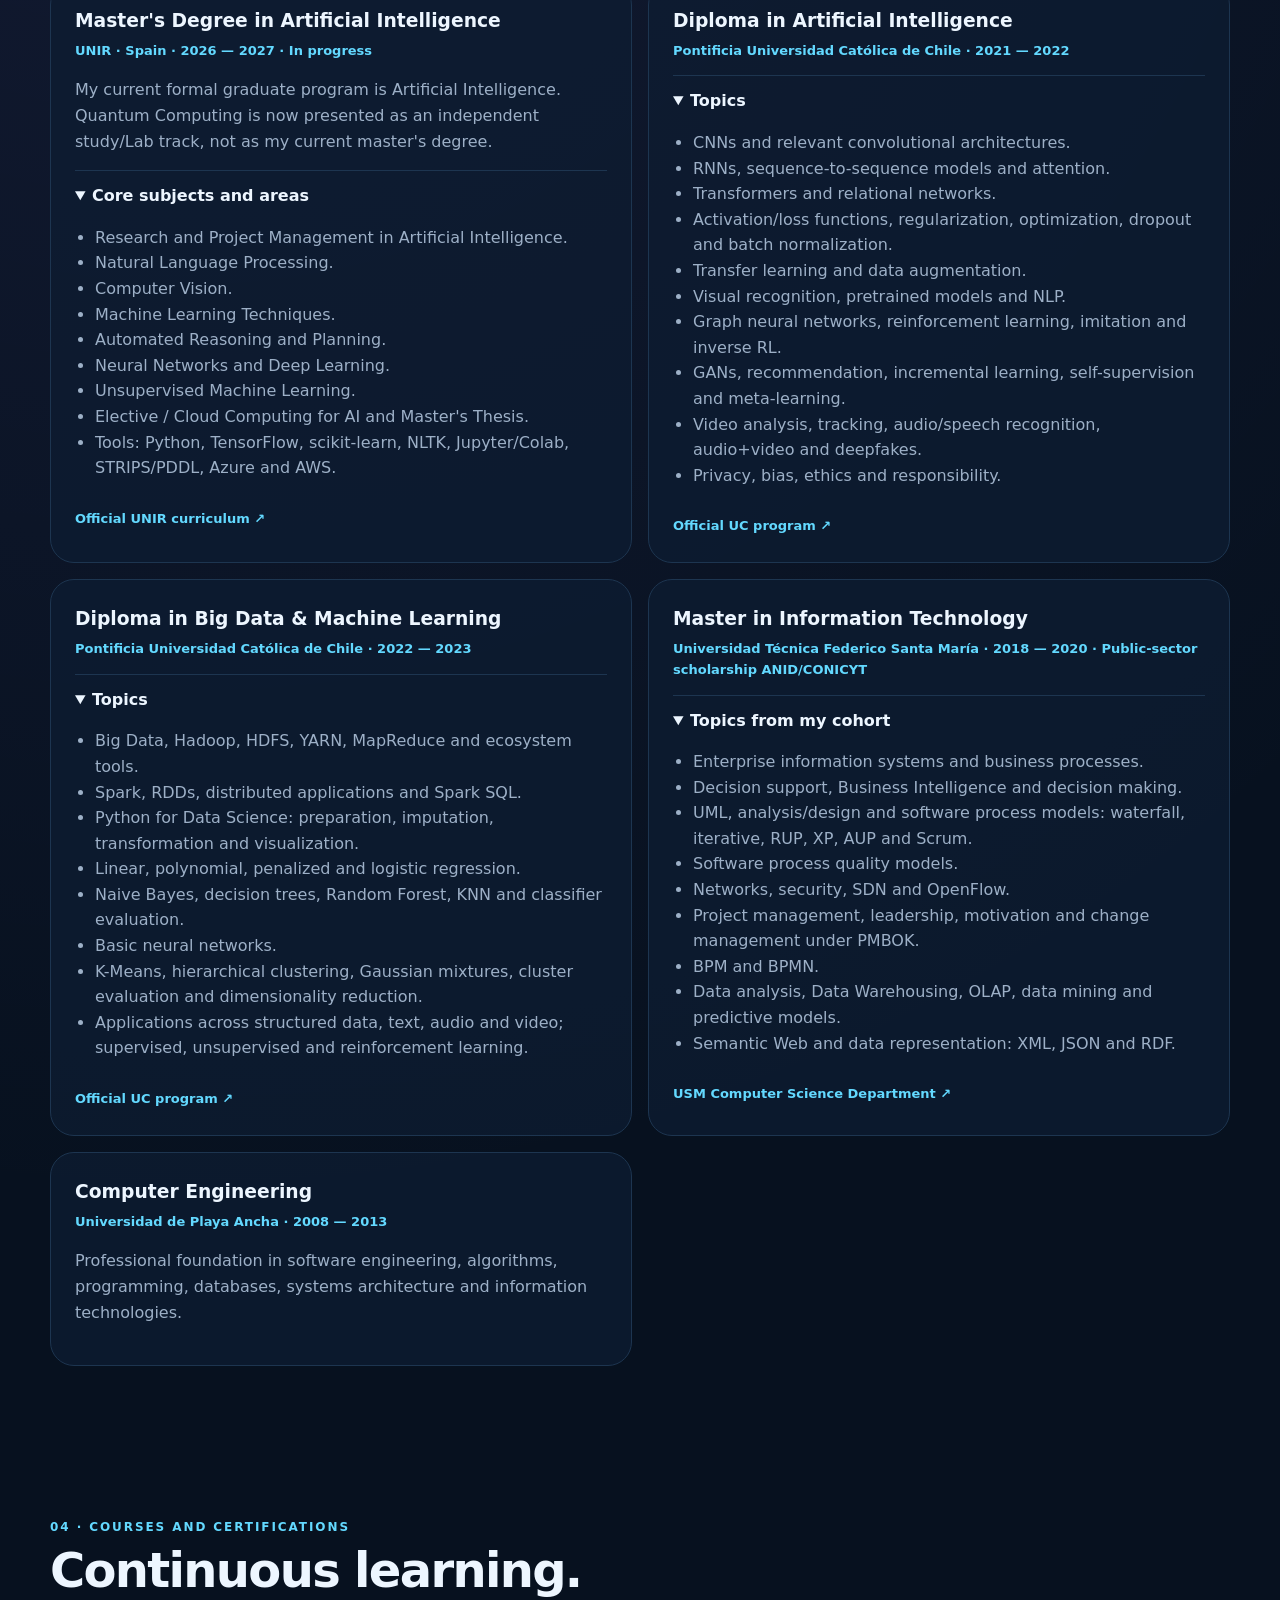
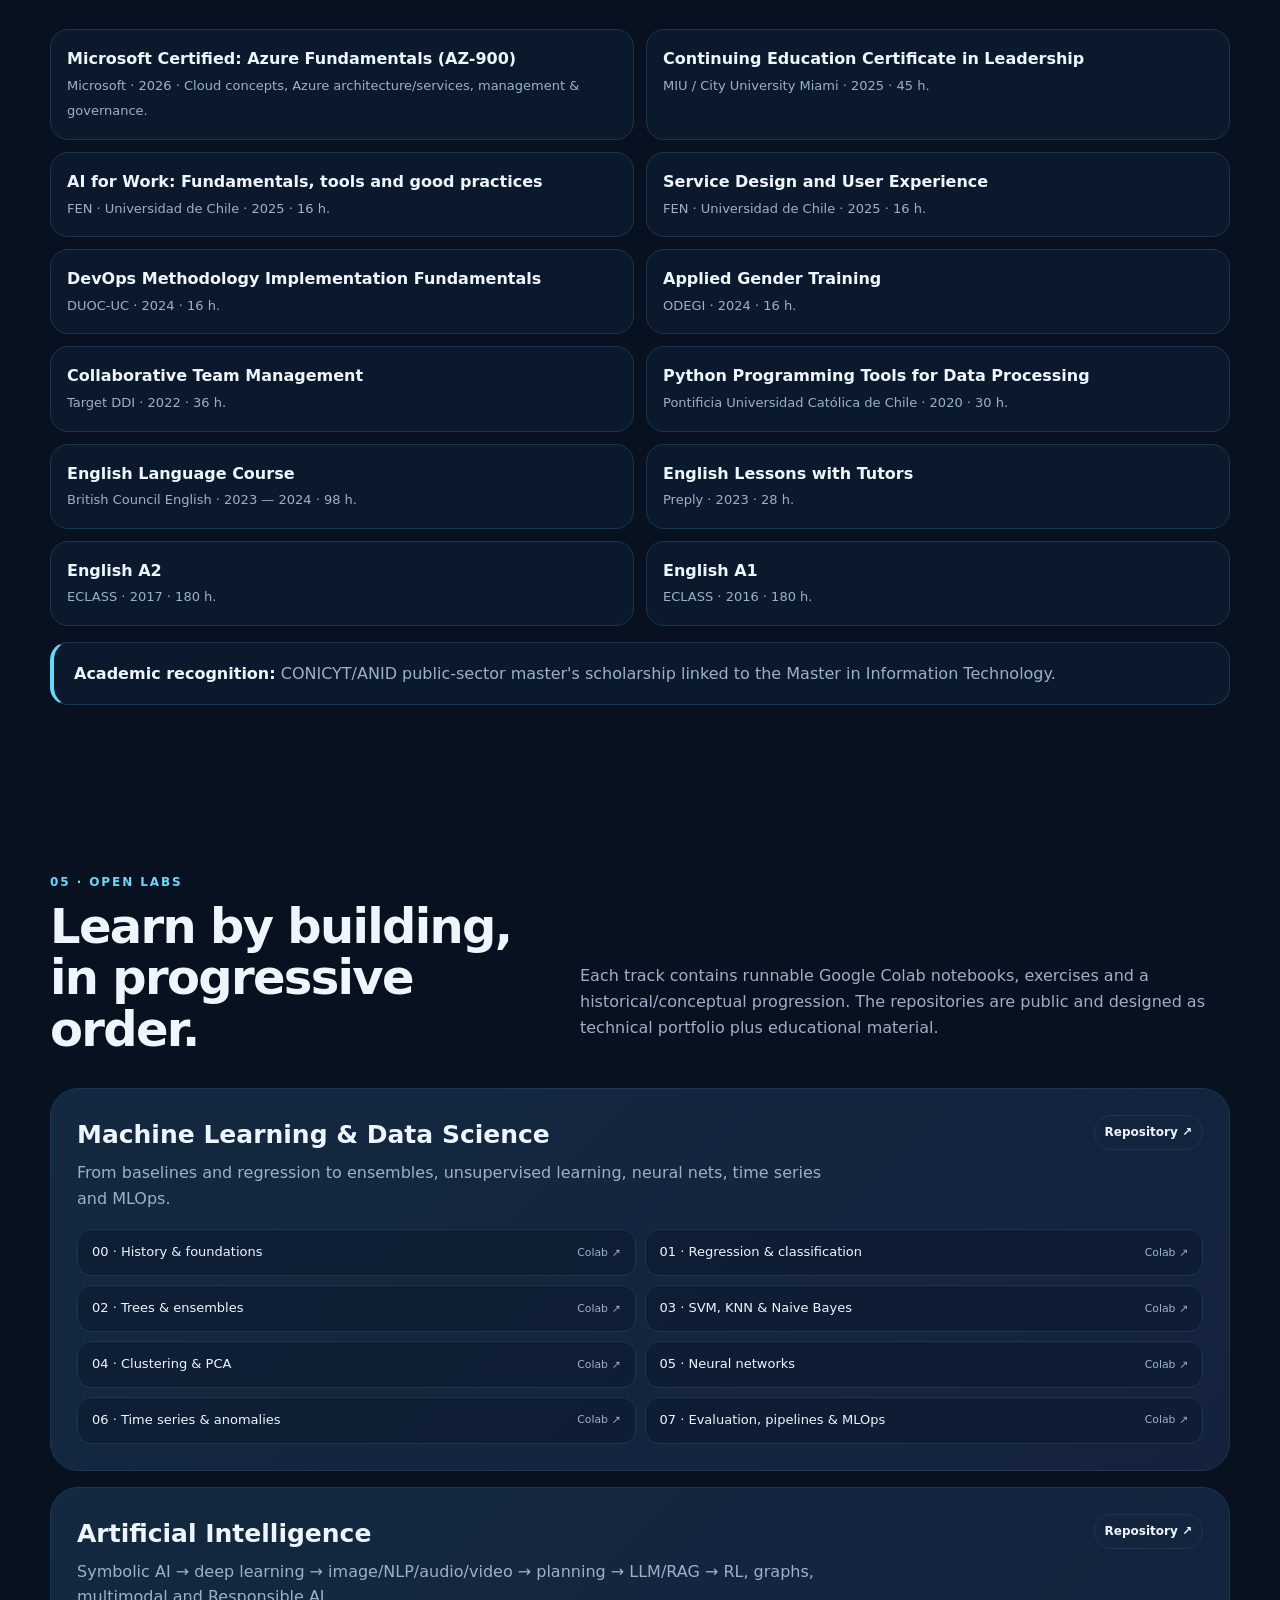
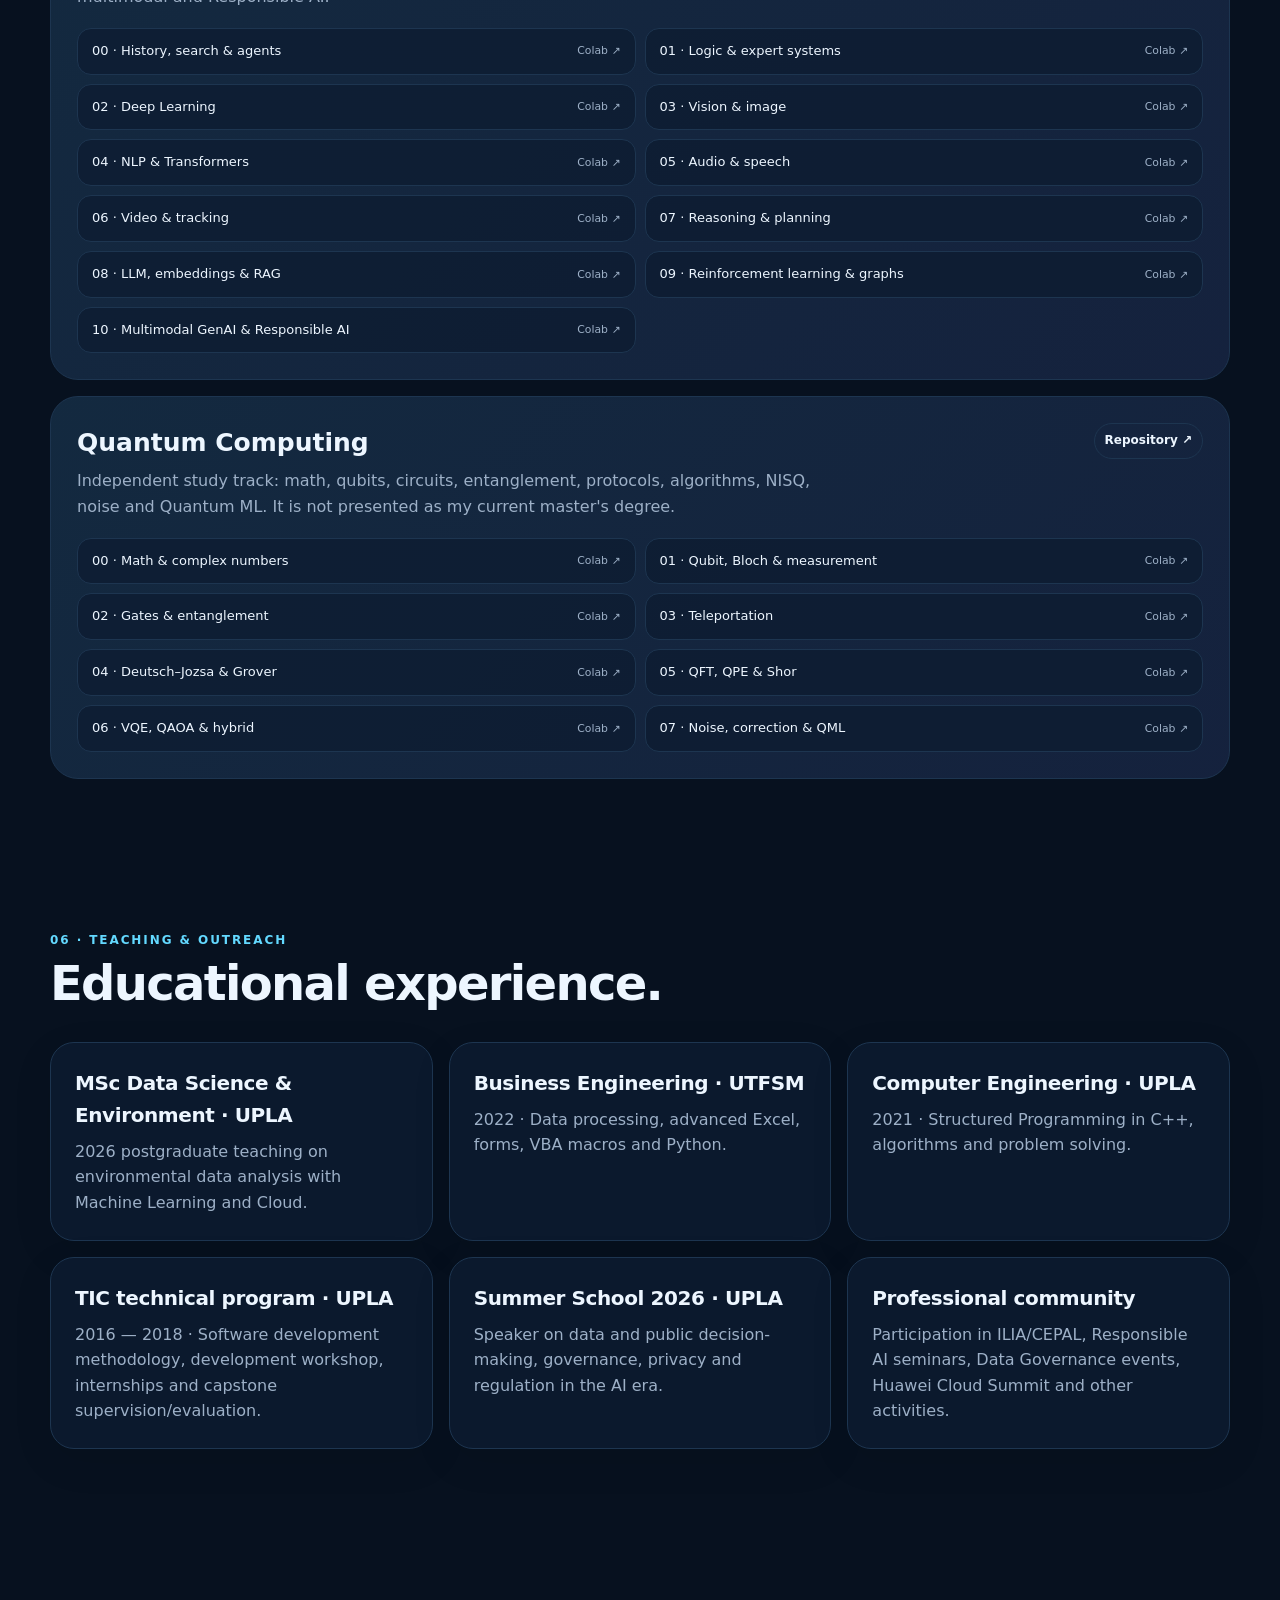
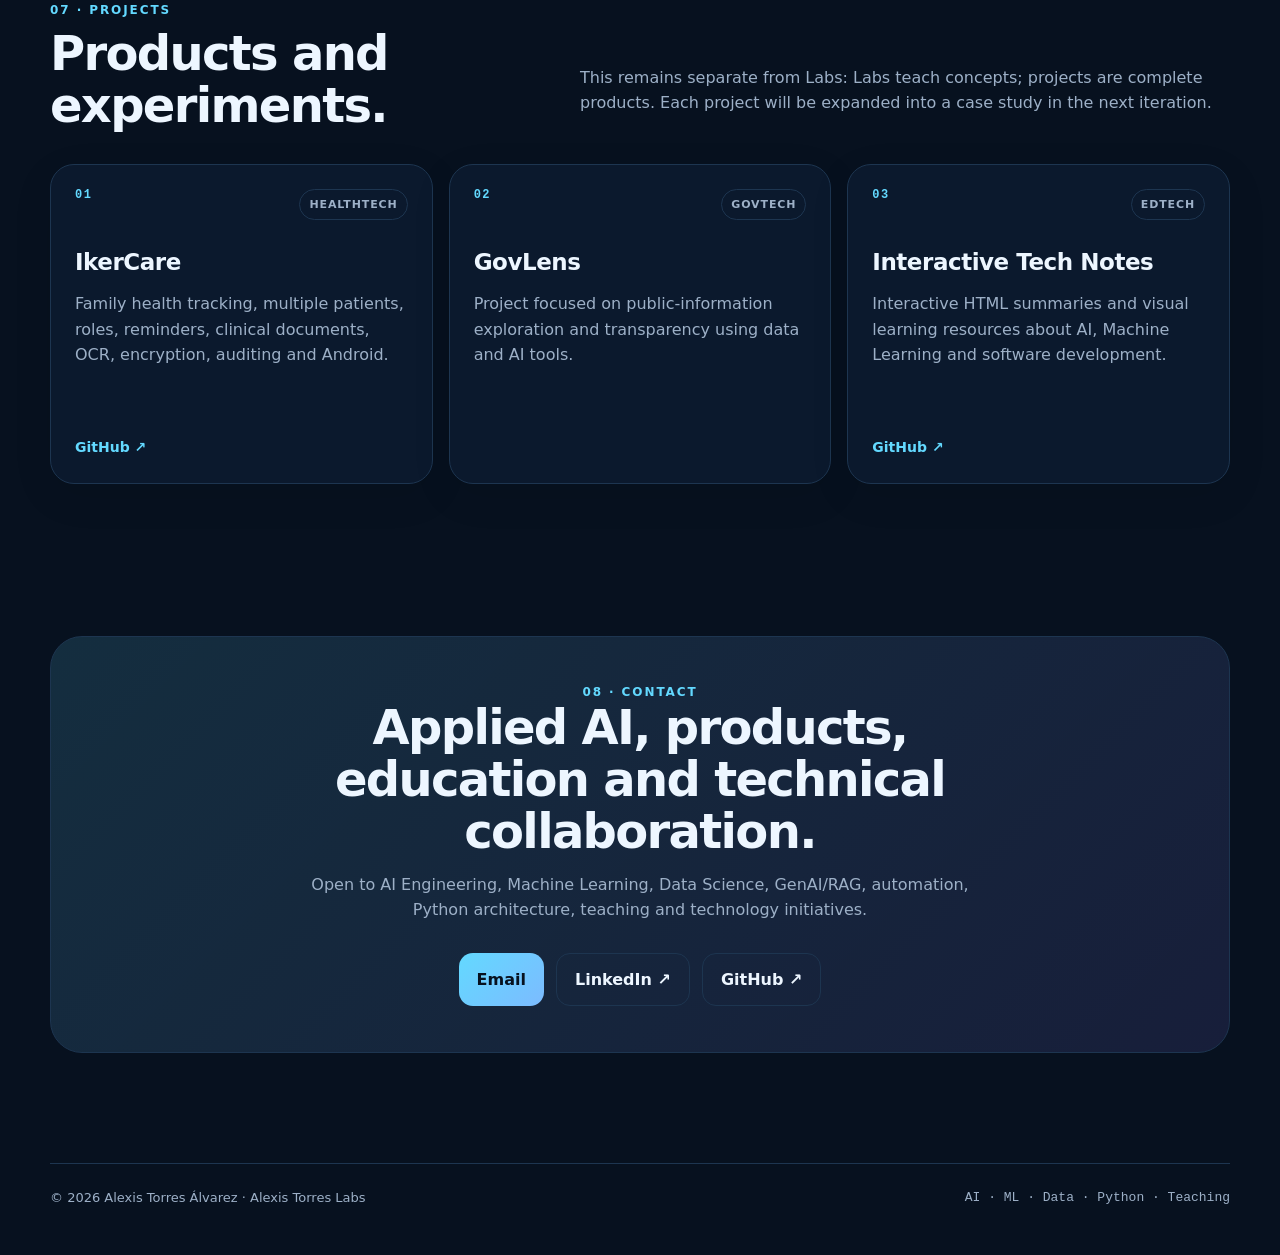
==== commit 4bb22dae: "Expand English portfolio with verified experience, education, certifications and open labs" ====
--- a/en/index.html
+++ b/en/index.html
@@ -2,58 +2,66 @@
 <html lang="en" data-theme="dark">
 <head>
 <meta charset="utf-8"><meta name="viewport" content="width=device-width,initial-scale=1"><meta name="theme-color" content="#07111f">
-<title>Alexis Torres Álvarez | Machine Learning, AI, Python & MLOps</title>
-<meta name="description" content="Portfolio of Alexis Torres Álvarez: Machine Learning Engineer and Python Developer. AI, LLMs, RAG, MLOps, Big Data, teaching, education and projects.">
+<title>Alexis Torres Álvarez | AI, Machine Learning, Data Science & Python</title>
+<meta name="description" content="Portfolio of Alexis Torres Álvarez: Senior AI / Machine Learning Engineer, Python, GenAI, LLMs, RAG, Data Science, MLOps, teaching, education and reproducible Colab labs.">
 <link rel="canonical" href="https://www.alexistorreslabs.com/en/"><link rel="alternate" hreflang="es" href="https://www.alexistorreslabs.com/"><link rel="alternate" hreflang="en" href="https://www.alexistorreslabs.com/en/">
-<link rel="manifest" href="/site.webmanifest"><link rel="stylesheet" href="/assets/styles.css">
-<meta property="og:type" content="website"><meta property="og:title" content="Alexis Torres Labs"><meta property="og:description" content="AI, Machine Learning, Python, MLOps, teaching and applied projects."><meta property="og:url" content="https://www.alexistorreslabs.com/en/">
-<script type="application/ld+json">{"@context":"https://schema.org","@type":"Person","name":"Alexis Torres Álvarez","url":"https://www.alexistorreslabs.com/","image":"https://avatars.githubusercontent.com/u/14948789?v=4","jobTitle":"Machine Learning Engineer","sameAs":["https://github.com/AlexisTorrresA","https://www.linkedin.com/in/alexis-torres87/"]}</script>
+<link rel="manifest" href="/site.webmanifest"><link rel="stylesheet" href="/assets/styles.css"><link rel="stylesheet" href="/assets/v2.css">
+<meta property="og:type" content="website"><meta property="og:title" content="Alexis Torres Labs"><meta property="og:description" content="AI, Machine Learning, Data Science, Python, MLOps, teaching and open labs."><meta property="og:url" content="https://www.alexistorreslabs.com/en/">
+<script type="application/ld+json">{"@context":"https://schema.org","@type":"Person","name":"Alexis Torres Álvarez","url":"https://www.alexistorreslabs.com/","image":"https://avatars.githubusercontent.com/u/14948789?v=4","jobTitle":"Senior AI / Machine Learning Engineer","sameAs":["https://github.com/AlexisTorrresA","https://www.linkedin.com/in/alexis-torres87/"]}</script>
 </head>
 <body>
-<nav class="nav"><div class="shell nav-inner"><a class="brand" href="#home"><span class="brand-mark">AT</span><span>Alexis Torres Labs</span></a><div class="nav-links"><a href="#profile">Profile</a><a href="#experience">Experience</a><a href="#education">Education</a><a href="#teaching">Teaching</a><a href="#projects">Projects</a><a href="#contact">Contact</a></div><div class="nav-actions"><a class="lang-btn" href="/">ES</a><button class="icon-btn" data-theme-toggle aria-label="Toggle theme">☀</button></div></div></nav>
+<nav class="nav"><div class="shell nav-inner"><a class="brand" href="#home"><span class="brand-mark">AT</span><span>Alexis Torres Labs</span></a><div class="nav-links"><a href="#experience">Experience</a><a href="#education">Education</a><a href="#labs">Labs</a><a href="#teaching">Teaching</a><a href="#projects">Projects</a><a href="#contact">Contact</a></div><div class="nav-actions"><a class="lang-btn" href="/">ES</a><button class="icon-btn" data-theme-toggle aria-label="Toggle theme">☀</button></div></div></nav>
 <main id="home">
-<section class="hero"><div class="shell hero-grid"><div class="reveal"><div class="eyebrow"><span class="dot"></span>Machine Learning · AI Engineering · Python</div><h1>I build <span class="gradient">AI systems that reach production.</span></h1><p class="lead">I'm Alexis Torres Álvarez, a Machine Learning Engineer and Python developer. I combine software engineering, data science, AI, automation, MLOps and teaching to turn complex problems into useful, deployable solutions.</p><div class="hero-actions"><a class="btn primary" href="#projects">View projects ↓</a><a class="btn" href="https://www.linkedin.com/in/alexis-torres87/" target="_blank" rel="noopener">LinkedIn ↗</a><a class="btn" href="https://github.com/AlexisTorrresA" target="_blank" rel="noopener">GitHub ↗</a></div><div class="metrics"><div class="metric"><strong>12+</strong><span>years in software and technology</span></div><div class="metric"><strong>6+</strong><span>years working with ML/AI</span></div><div class="metric"><strong>Python</strong><span>backend, data and automation</span></div><div class="metric"><strong>AI + Data</strong><span>from idea to deployment</span></div></div></div><aside class="profile-card reveal"><img class="portrait" src="https://avatars.githubusercontent.com/u/14948789?v=4" alt="Alexis Torres Álvarez"><h3 style="font-size:25px;margin:18px 0 4px">Alexis Torres Álvarez</h3><p style="color:var(--muted);margin:0">Valparaíso, Chile · Spanish / English</p><div class="code-window"><span class="k">const</span> alexis = {<br>&nbsp;focus: [<span class="s">"Machine Learning"</span>, <span class="s">"GenAI"</span>, <span class="s">"MLOps"</span>],<br>&nbsp;stack: [<span class="s">"Python"</span>, <span class="s">"FastAPI"</span>, <span class="s">"Docker"</span>],<br>&nbsp;interests: [<span class="s">"AI"</span>, <span class="s">"Quantum"</span>, <span class="s">"Products"</span>],<br>&nbsp;buildsThings: <span class="p">true</span><br>};</div></aside></div></section>
-<section id="profile" class="section"><div class="shell"><div class="section-head reveal"><div><div class="section-kicker">01 · Profile</div><h2>Engineering, data and artificial intelligence.</h2></div><p class="section-intro">My experience spans software development, backend systems, data platforms, predictive modeling, automation and infrastructure. I approach AI as an end-to-end system: data, models, APIs, deployment, evaluation and operations.</p></div><div class="grid grid-3">
-<div class="card skill-card reveal"><div class="skill-icon">AI</div><h3>Machine Learning & Deep Learning</h3><p>Supervised and unsupervised learning, model evaluation, feature engineering, neural networks, NLP and computer vision.</p><div class="tags"><span class="tag">Scikit-learn</span><span class="tag">PyTorch</span><span class="tag">TensorFlow</span><span class="tag">NLP</span><span class="tag">Computer Vision</span></div></div>
-<div class="card skill-card reveal"><div class="skill-icon">LLM</div><h3>Generative AI, LLMs & RAG</h3><p>Assistants, embeddings, retrieval augmented generation, agents, semantic search and applications built on generative models.</p><div class="tags"><span class="tag">LLMs</span><span class="tag">RAG</span><span class="tag">Embeddings</span><span class="tag">Agents</span><span class="tag">pgvector</span></div></div>
-<div class="card skill-card reveal"><div class="skill-icon">DE</div><h3>Data Engineering & Big Data</h3><p>Data processing, ETL/ELT pipelines, SQL and distributed processing for analytics and Machine Learning.</p><div class="tags"><span class="tag">Spark</span><span class="tag">Dask</span><span class="tag">Pandas</span><span class="tag">Airflow</span><span class="tag">SQL</span></div></div>
-<div class="card skill-card reveal"><div class="skill-icon">API</div><h3>Backend & APIs</h3><p>Python services, REST APIs, model integration, databases and production-oriented applications.</p><div class="tags"><span class="tag">Python</span><span class="tag">FastAPI</span><span class="tag">Django</span><span class="tag">PostgreSQL</span><span class="tag">Oracle</span></div></div>
-<div class="card skill-card reveal"><div class="skill-icon">OPS</div><h3>MLOps, Cloud & DevOps</h3><p>Containers, CI/CD, automated deployments and operation of services and models.</p><div class="tags"><span class="tag">Docker</span><span class="tag">Kubernetes</span><span class="tag">GitHub Actions</span><span class="tag">Jenkins</span><span class="tag">MLflow</span></div></div>
-<div class="card skill-card reveal"><div class="skill-icon">RAI</div><h3>Governance & Responsible AI</h3><p>Privacy, data quality, traceability, compliance and responsible use of artificial intelligence.</p><div class="tags"><span class="tag">Responsible AI</span><span class="tag">Governance</span><span class="tag">Privacy</span><span class="tag">Compliance</span></div></div>
+<section class="hero"><div class="shell hero-grid"><div class="reveal"><div class="eyebrow"><span class="dot"></span>Senior AI · Machine Learning · Python · Data Science</div><h1>I build <span class="gradient">AI and data systems with real-world impact.</span></h1><p class="lead">I am Alexis Torres Álvarez, a Machine Learning Engineer, Python developer and AI professional with 12+ years in technology. My background spans government, higher education and private companies, from software engineering to ML, GenAI, RAG, computer vision, NLP, automation and MLOps.</p><div class="hero-actions"><a class="btn primary" href="#labs">Explore Labs ↓</a><a class="btn" href="https://www.linkedin.com/in/alexis-torres87/" target="_blank" rel="noopener">LinkedIn ↗</a><a class="btn" href="https://github.com/AlexisTorrresA" target="_blank" rel="noopener">GitHub ↗</a></div><div class="metrics"><div class="metric"><strong>12+</strong><span>years in IT and software engineering</span></div><div class="metric"><strong>6+</strong><span>years in applied ML / AI</span></div><div class="metric"><strong>100+</strong><span>Python automations and processes</span></div><div class="metric"><strong>3</strong><span>open Lab tracks: ML, AI and Quantum</span></div></div></div><aside class="profile-card reveal"><img class="portrait" src="https://avatars.githubusercontent.com/u/14948789?v=4" alt="Alexis Torres Álvarez"><h3 style="font-size:25px;margin:18px 0 4px">Alexis Torres Álvarez</h3><p style="color:var(--muted);margin:0">Valparaíso, Chile · Spanish / English</p><div class="code-window"><span class="k">focus</span> = [<span class="s">"Machine Learning"</span>, <span class="s">"GenAI"</span>, <span class="s">"RAG"</span>]<br><span class="k">data</span> = [<span class="s">"Spark"</span>, <span class="s">"Dask"</span>, <span class="s">"Databricks"</span>]<br><span class="k">production</span> = [<span class="s">"FastAPI"</span>, <span class="s">"Docker"</span>, <span class="s">"Kubernetes"</span>]<br><span class="k">teach</span> = <span class="p">true</span><br><span class="k">build_labs</span> = <span class="p">true</span></div></aside></div></section>
+
+<section id="experience" class="section section-anchor"><div class="shell"><div class="section-head reveal"><div><div class="section-kicker">01 · Experience</div><h2>AI across government, education and the private sector.</h2></div><p class="section-intro">I started in enterprise software development and evolved toward data, Machine Learning and production AI while keeping a strong backend and systems integration foundation.</p></div><div class="experience-lanes">
+<div class="lane reveal"><div class="lane-label">Government · 2020 — present</div><h3>Ministry of Social Development and Family, Chile</h3><ul><li>Machine Learning Engineer / Python & GenAI Developer.</li><li>100+ Python automations and services supported by CI/CD practices.</li><li>ETL and data pipelines over large datasets, including distributed processing and Databricks.</li><li>NLP for classification and information extraction, computer vision and predictive modeling.</li><li>Internal GenAI assistant using RAG, vector retrieval and workflow orchestration.</li><li>FastAPI, Spark, Dask, Pandas, PyTorch, Transformers/BERT, ResNet50, Oracle, Docker, Kubernetes, Azure/Huawei Cloud, n8n and Flowise.</li><li>Applied data governance, privacy, algorithmic impact assessment, traceability and bias mitigation.</li><li>Institutional participation in inter-ministerial work related to Chile's National AI Policy.</li></ul></div>
+<div class="lane reveal"><div class="lane-label">Higher education · 2014 — 2020 + teaching</div><h3>Universidad de Playa Ancha</h3><ul><li>Software engineering, analytics and institutional systems.</li><li>Led SIMES-R, an institutional platform for student monitoring and early-risk detection.</li><li>Predictive student dropout model to support early intervention.</li><li>Systems integration, REST APIs, SQL Server/MySQL and web/desktop applications.</li><li>Later teaching in programming, software development and data science.</li><li>2026 postgraduate teaching in the MSc in Data Science and Environment, focused on environmental data analysis with ML and Cloud.</li></ul></div>
+<div class="lane reveal"><div class="lane-label">Private sector · 2012 — 2014</div><h3>Artie Consultores & Blue Byte Technologies</h3><ul><li>Statistical, financial and back-office systems.</li><li>SAP, SOAP/REST and XML-based integrations.</li><li>HR self-service kiosks with digital signature and biometric validation.</li><li>Systems for casinos, hospitality, POS and clinical management.</li><li>Enterprise software for CSAV and distributed integration with IBM Message Broker.</li><li>Historical stack: .NET, C#, ASP.NET, SQL Server, JavaScript, XML/ESQL, SVN and Team Foundation.</li></ul></div>
 </div></div></section>
-<section id="experience" class="section"><div class="shell"><div class="section-head reveal"><div><div class="section-kicker">02 · Professional experience</div><h2>More than a decade building technology.</h2></div></div><div class="timeline reveal">
-<div class="timeline-item"><h3>Machine Learning Engineer / Python · Ministry of Social Development and Family</h3><div class="timeline-meta">Undersecretariat of Social Evaluation · 2020 — Present</div><ul><li>Design and development of Machine Learning and Artificial Intelligence solutions.</li><li>Work with structured data, text and images for predictive modeling and analytics.</li><li>Backend, API and automation development to integrate models and business processes.</li><li>Data processing with Python, Pandas, Dask and Spark, alongside Oracle PL/SQL.</li><li>Use of Docker, CI/CD, Kubernetes, Airflow and cloud tooling throughout the data solution lifecycle.</li><li>Cross-functional work with technical teams and domain specialists.</li></ul></div>
-<div class="timeline-item"><h3>Software & Data Engineering · University of Playa Ancha</h3><div class="timeline-meta">2014 — 2020</div><ul><li>Development and maintenance of institutional systems.</li><li>Automation and optimization of university processes.</li><li>Data integration and analytics supporting academic and management workflows.</li><li>Participation in analytics and student dropout prediction initiatives.</li><li>Work with web technologies, databases, Python and data processing tools.</li></ul></div>
+
+<section class="section"><div class="shell"><div class="section-head reveal"><div><div class="section-kicker">02 · Technical areas</div><h2>From algorithms to production AI products.</h2></div></div><div class="grid grid-3">
+<div class="card skill-card reveal"><div class="skill-icon">ML</div><h3>Machine Learning</h3><p>Regression, classification, trees, ensembles, SVM, KNN, Naive Bayes, clustering, dimensionality reduction, time series and anomalies.</p></div>
+<div class="card skill-card reveal"><div class="skill-icon">DL</div><h3>Deep Learning</h3><p>MLP, CNN, RNN, seq2seq, attention, Transformers, transfer learning and generative models.</p></div>
+<div class="card skill-card reveal"><div class="skill-icon">NLP</div><h3>NLP, LLMs & RAG</h3><p>Text classification, BERT/Transformers, embeddings, vector search, agents and retrieval augmented generation.</p></div>
+<div class="card skill-card reveal"><div class="skill-icon">CV</div><h3>Image, video & vision</h3><p>Image classification, ResNet, CNNs, transfer learning, video, tracking and multimodal analysis.</p></div>
+<div class="card skill-card reveal"><div class="skill-icon">DE</div><h3>Data Engineering</h3><p>ETL/ELT, large-scale processing, SQL, Spark, Dask, Databricks and analytics.</p></div>
+<div class="card skill-card reveal"><div class="skill-icon">OPS</div><h3>AI Engineering & MLOps</h3><p>APIs, microservices, containers, CI/CD, Kubernetes, cloud, evaluation, monitoring and automation.</p></div>
 </div></div></section>
-<section id="education" class="section"><div class="shell"><div class="section-head reveal"><div><div class="section-kicker">03 · Education</div><h2>Not just degrees — the subjects behind them.</h2></div><p class="section-intro">My academic path combines information technology, artificial intelligence, Big Data, Machine Learning and quantum computing.</p></div><div class="grid grid-2">
-<div class="card edu-card reveal"><div class="edu-top"><div><h3>Master's in Quantum Computing</h3><div class="edu-school">Universidad Internacional de La Rioja (UNIR)</div></div><div class="edu-year">Since 2025</div></div><p>Advanced study of mathematical foundations, quantum information, algorithms and quantum programming.</p><details><summary>Topics I'm developing</summary><ul><li>Linear algebra for quantum computing</li><li>Qubits, quantum states, measurement and the Bloch sphere</li><li>Tensor products and multi-qubit systems</li><li>Quantum gates and circuits</li><li>Quantum algorithms and simulation</li><li>Python and Qiskit</li></ul></details></div>
-<div class="card edu-card reveal"><div class="edu-top"><div><h3>Diploma in Big Data & Machine Learning</h3><div class="edu-school">Pontificia Universidad Católica de Chile</div></div><div class="edu-year">2022 — 2023</div></div><p>Large-scale data processing and machine learning model development.</p><details><summary>Main topics</summary><ul><li>Big Data architectures</li><li>Hadoop, HDFS, YARN and MapReduce</li><li>Apache Spark and Spark SQL</li><li>Data preparation and processing</li><li>Regression and classification</li><li>Decision trees and Random Forest</li><li>Clustering and unsupervised learning</li><li>Dimensionality reduction and autoencoders</li></ul></details></div>
-<div class="card edu-card reveal"><div class="edu-top"><div><h3>Diploma in Artificial Intelligence</h3><div class="edu-school">Pontificia Universidad Católica de Chile</div></div><div class="edu-year">2021 — 2022</div></div><p>Foundations and applications of artificial intelligence and neural networks.</p><details><summary>Main topics</summary><ul><li>Machine Learning and AI foundations</li><li>Deep neural networks</li><li>CNNs for computer vision</li><li>RNNs and sequential modeling</li><li>Sequence-to-sequence architectures</li><li>Deep Learning applications</li></ul></details></div>
-<div class="card edu-card reveal"><div class="edu-top"><div><h3>Master's in Information Technology</h3><div class="edu-school">Universidad Técnica Federico Santa María</div></div><div class="edu-year">2018 — 2020</div></div><p>Broad training in information systems, management, data and technology architecture.</p><details><summary>Areas covered</summary><ul><li>Business Intelligence</li><li>Data Warehousing and OLAP</li><li>Data mining and analytics</li><li>Software engineering and UML</li><li>BPM/BPMN process management</li><li>Security and networks</li><li>IT project management</li><li>Enterprise systems and architecture</li></ul></details></div>
+
+<section id="education" class="section section-anchor"><div class="shell"><div class="section-head reveal"><div><div class="section-kicker">03 · Education</div><h2>Formal programs and topics studied.</h2></div><p class="section-intro">The descriptions combine my documented academic path with official institutional curricula. For the MTI, the listed topics correspond to the 2018–2020 period I attended.</p></div><div class="grid grid-2">
+<div class="course-block reveal"><h3>Master's Degree in Artificial Intelligence</h3><div class="meta">UNIR · Spain · 2026 — 2027 · In progress</div><p class="subtle">My current formal graduate program is Artificial Intelligence. Quantum Computing is now presented as an independent study/Lab track, not as my current master's degree.</p><details open><summary>Core subjects and areas</summary><ul><li>Research and Project Management in Artificial Intelligence.</li><li>Natural Language Processing.</li><li>Computer Vision.</li><li>Machine Learning Techniques.</li><li>Automated Reasoning and Planning.</li><li>Neural Networks and Deep Learning.</li><li>Unsupervised Machine Learning.</li><li>Elective / Cloud Computing for AI and Master's Thesis.</li><li>Tools: Python, TensorFlow, scikit-learn, NLTK, Jupyter/Colab, STRIPS/PDDL, Azure and AWS.</li></ul></details><a class="source-link" href="https://www.unir.net/ingenieria/master-inteligencia-artificial/" target="_blank">Official UNIR curriculum ↗</a></div>
+<div class="course-block reveal"><h3>Diploma in Artificial Intelligence</h3><div class="meta">Pontificia Universidad Católica de Chile · 2021 — 2022</div><details open><summary>Topics</summary><ul><li>CNNs and relevant convolutional architectures.</li><li>RNNs, sequence-to-sequence models and attention.</li><li>Transformers and relational networks.</li><li>Activation/loss functions, regularization, optimization, dropout and batch normalization.</li><li>Transfer learning and data augmentation.</li><li>Visual recognition, pretrained models and NLP.</li><li>Graph neural networks, reinforcement learning, imitation and inverse RL.</li><li>GANs, recommendation, incremental learning, self-supervision and meta-learning.</li><li>Video analysis, tracking, audio/speech recognition, audio+video and deepfakes.</li><li>Privacy, bias, ethics and responsibility.</li></ul></details><a class="source-link" href="https://educacioncontinua.uc.cl/programas/diplomado-en-inteligencia-artificial/" target="_blank">Official UC program ↗</a></div>
+<div class="course-block reveal"><h3>Diploma in Big Data & Machine Learning</h3><div class="meta">Pontificia Universidad Católica de Chile · 2022 — 2023</div><details open><summary>Topics</summary><ul><li>Big Data, Hadoop, HDFS, YARN, MapReduce and ecosystem tools.</li><li>Spark, RDDs, distributed applications and Spark SQL.</li><li>Python for Data Science: preparation, imputation, transformation and visualization.</li><li>Linear, polynomial, penalized and logistic regression.</li><li>Naive Bayes, decision trees, Random Forest, KNN and classifier evaluation.</li><li>Basic neural networks.</li><li>K-Means, hierarchical clustering, Gaussian mixtures, cluster evaluation and dimensionality reduction.</li><li>Applications across structured data, text, audio and video; supervised, unsupervised and reinforcement learning.</li></ul></details><a class="source-link" href="https://educacioncontinua.uc.cl/programas/diplomado-en-big-data-y-machine-learning/" target="_blank">Official UC program ↗</a></div>
+<div class="course-block reveal"><h3>Master in Information Technology</h3><div class="meta">Universidad Técnica Federico Santa María · 2018 — 2020 · Public-sector scholarship ANID/CONICYT</div><details open><summary>Topics from my cohort</summary><ul><li>Enterprise information systems and business processes.</li><li>Decision support, Business Intelligence and decision making.</li><li>UML, analysis/design and software process models: waterfall, iterative, RUP, XP, AUP and Scrum.</li><li>Software process quality models.</li><li>Networks, security, SDN and OpenFlow.</li><li>Project management, leadership, motivation and change management under PMBOK.</li><li>BPM and BPMN.</li><li>Data analysis, Data Warehousing, OLAP, data mining and predictive models.</li><li>Semantic Web and data representation: XML, JSON and RDF.</li></ul></details><a class="source-link" href="https://informatica.usm.cl/" target="_blank">USM Computer Science Department ↗</a></div>
+<div class="course-block reveal"><h3>Computer Engineering</h3><div class="meta">Universidad de Playa Ancha · 2008 — 2013</div><p class="subtle">Professional foundation in software engineering, algorithms, programming, databases, systems architecture and information technologies.</p></div>
 </div></div></section>
-<section id="teaching" class="section"><div class="shell"><div class="section-head reveal"><div><div class="section-kicker">04 · Teaching & knowledge sharing</div><h2>Learning also means teaching.</h2></div><p class="section-intro">I complement professional practice with teaching and educational activities in programming, data and artificial intelligence.</p></div><div class="grid grid-3">
-<div class="card reveal"><h3>Programming</h3><p>Teaching and mentoring in structured programming, problem solving, algorithms and software development.</p><div class="tags"><span class="tag">C++</span><span class="tag">Python</span><span class="tag">Algorithms</span></div></div>
-<div class="card reveal"><h3>Data & automation</h3><p>Topics in data processing, advanced Excel, automation and applied Python.</p><div class="tags"><span class="tag">Python</span><span class="tag">VBA</span><span class="tag">Data Processing</span></div></div>
-<div class="card reveal"><h3>AI, governance & privacy</h3><p>Teaching and talks related to artificial intelligence, data governance, privacy, regulation and responsible technology.</p><div class="tags"><span class="tag">AI</span><span class="tag">Governance</span><span class="tag">Privacy</span></div></div>
-<div class="card reveal"><h3>Master's in Data Science & Environment · UPLA</h3><p>Teaching participation related to data science, technology and applied artificial intelligence.</p><div class="tags"><span class="tag">Data Science</span><span class="tag">Teaching</span></div></div>
-<div class="card reveal"><h3>Technical education</h3><p>Experience guiding software development workshops, methodology, internships and student projects.</p><div class="tags"><span class="tag">Software Engineering</span><span class="tag">Mentoring</span></div></div>
-<div class="card reveal"><h3>Continuous learning</h3><p>I create notebooks, interactive resources, technical repositories and experiments to make complex topics reproducible and easier to understand.</p><div class="tags"><span class="tag">Notebooks</span><span class="tag">GitHub</span><span class="tag">Learning</span></div></div>
-</div></div></section>
-<section id="projects" class="section"><div class="shell"><div class="section-head reveal"><div><div class="section-kicker">05 · Projects</div><h2>Products, experiments and repositories.</h2></div><p class="section-intro">Personal, lab and client projects combining product thinking, AI, automation, backend engineering and deployment.</p></div><div class="grid grid-3">
-<article class="card project-card reveal"><div class="project-top"><span class="project-num">P01</span><span class="status">Public repo</span></div><h3>IkerCare 2.0</h3><p>Multi-user and multi-patient care organization platform with FastAPI, PostgreSQL, OCR, encryption, roles, audit logs, bilingual summaries and Android support.</p><div class="tags"><span class="tag">FastAPI</span><span class="tag">PostgreSQL</span><span class="tag">Security</span><span class="tag">Android</span></div><div class="project-links"><a href="https://github.com/AlexisTorrresA/ikercare_v2" target="_blank" rel="noopener">Repository ↗</a></div></article>
-<article class="card project-card reveal"><div class="project-top"><span class="project-num">P02</span><span class="status">Public repo</span></div><h3>Quantum Computing</h3><p>Bilingual, math-first notebooks on quantum computing foundations using NumPy and Qiskit.</p><div class="tags"><span class="tag">Qiskit</span><span class="tag">NumPy</span><span class="tag">Quantum</span></div><div class="project-links"><a href="https://github.com/AlexisTorrresA/alexis_quantum-computer" target="_blank" rel="noopener">Repository ↗</a></div></article>
-<article class="card project-card reveal"><div class="project-top"><span class="project-num">P03</span><span class="status">Public repo</span></div><h3>Interactive Tech Notes</h3><p>Interactive HTML and visual learning resources about Artificial Intelligence, Machine Learning and software development.</p><div class="tags"><span class="tag">AI</span><span class="tag">ML</span><span class="tag">Learning</span></div><div class="project-links"><a href="https://github.com/AlexisTorrresA/interactive-tech-notes" target="_blank" rel="noopener">Repository ↗</a></div></article>
-<article class="card project-card reveal"><div class="project-top"><span class="project-num">P04</span><span class="status">Public repo</span></div><h3>Interactive Mind Map</h3><p>An experiment in visualizing and navigating knowledge through an interactive web experience.</p><div class="tags"><span class="tag">Visualization</span><span class="tag">Knowledge</span><span class="tag">Web</span></div><div class="project-links"><a href="https://github.com/AlexisTorrresA/proyecto_mapa_mental_interactivo" target="_blank" rel="noopener">Repository ↗</a></div></article>
-<article class="card project-card reveal"><div class="project-top"><span class="project-num">P05</span><span class="status">Lab</span></div><h3>GovLens</h3><p>Application focused on exploring public information, deployed with Docker infrastructure and CI/CD automation.</p><div class="tags"><span class="tag">Data</span><span class="tag">AI</span><span class="tag">Docker</span><span class="tag">CI/CD</span></div><div class="project-links"><a href="https://govlens.apps.alexistorreslabs.com" target="_blank" rel="noopener">Demo ↗</a></div></article>
-<article class="card project-card reveal"><div class="project-top"><span class="project-num">P06</span><span class="status">In development</span></div><h3>Wallet AI</h3><p>AI-powered personal finance concept focused on organizing analysis and financial decisions.</p><div class="tags"><span class="tag">FinTech</span><span class="tag">AI</span><span class="tag">Product</span></div></article>
-<article class="card project-card reveal"><div class="project-top"><span class="project-num">P07</span><span class="status">In development</span></div><h3>Roommates</h3><p>Room rental and compatibility platform using profiles, matching and trust-oriented product features.</p><div class="tags"><span class="tag">Marketplace</span><span class="tag">Matching</span><span class="tag">Web App</span></div></article>
-<article class="card project-card reveal"><div class="project-top"><span class="project-num">P08</span><span class="status">Client</span></div><h3>Top Nutritions</h3><p>Web/app platform for nutrition and sports coaching with onboarding, dashboards, plans, payments and automation.</p><div class="tags"><span class="tag">Full Stack</span><span class="tag">Payments</span><span class="tag">Automation</span></div></article>
-<article class="card project-card reveal"><div class="project-top"><span class="project-num">P09</span><span class="status">Automation</span></div><h3>AI Content Pipeline</h3><p>Experiments with n8n, generative models and multimedia tools to build human-reviewed content creation workflows.</p><div class="tags"><span class="tag">n8n</span><span class="tag">GenAI</span><span class="tag">Automation</span></div></article>
-</div><div style="text-align:center;margin-top:26px" class="reveal"><a class="btn" href="https://github.com/AlexisTorrresA?tab=repositories" target="_blank" rel="noopener">View all GitHub repositories ↗</a></div></div></section>
-<section class="section"><div class="shell"><div class="lab reveal"><div><div class="section-kicker">06 · Alexis Torres Labs</div><h2>My personal engineering lab.</h2><p class="section-intro">I maintain my own infrastructure to test AI, automation, data, backend and deployment ideas before turning them into products.</p></div><div class="lab-list"><div class="lab-item"><strong>Containers</strong><span>Docker / Compose</span></div><div class="lab-item"><strong>Data</strong><span>PostgreSQL / pgvector / Redis</span></div><div class="lab-item"><strong>Local AI</strong><span>Ollama / local models</span></div><div class="lab-item"><strong>Automation</strong><span>n8n / workflows</span></div><div class="lab-item"><strong>CI/CD</strong><span>GitHub Actions / auto deploy</span></div><div class="lab-item"><strong>Gateway</strong><span>Caddy / HTTPS / routing</span></div><div class="lab-item"><strong>APIs</strong><span>FastAPI / services</span></div><div class="lab-item"><strong>Infra</strong><span>Linux / self-hosting</span></div></div></div></div></section>
-<section class="section"><div class="shell"><div class="section-head reveal"><div><div class="section-kicker">07 · Certifications</div><h2>Continuous learning.</h2></div></div><div class="grid grid-2"><div class="card award reveal"><div class="award-icon">AWS</div><div><h3>AWS Certified Cloud Practitioner</h3><p>AWS Cloud fundamentals, architecture, security, pricing and shared responsibility.</p></div></div><div class="card award reveal"><div class="award-icon">MIU</div><div><h3>Leadership</h3><p>Complementary training in leadership and professional development.</p></div></div><div class="card award reveal"><div class="award-icon">ANID</div><div><h3>Public Sector Master's Scholarship</h3><p>Support for advanced education in information technology.</p></div></div><div class="card award reveal"><div class="award-icon">∞</div><div><h3>Lifelong learning</h3><p>Continuous courses and experimentation in AI, cloud, data, software and quantum computing.</p></div></div></div></div></section>
-<section id="contact" class="section"><div class="shell"><div class="cta reveal"><div class="section-kicker">08 · Contact</div><h2>Working on a challenge in AI, data, software or automation?</h2><p>I'm open to professional opportunities, technical projects, teaching, applied research and collaboration.</p><div class="hero-actions" style="justify-content:center"><a class="btn primary" href="mailto:alexis.torres.alvarez@gmail.com">Email me</a><a class="btn" href="https://www.linkedin.com/in/alexis-torres87/" target="_blank" rel="noopener">LinkedIn ↗</a><a class="btn" href="https://github.com/AlexisTorrresA" target="_blank" rel="noopener">GitHub ↗</a></div></div></div></section>
-</main>
-<footer class="footer"><div class="shell footer-inner"><div>© <span data-year></span> Alexis Torres Álvarez · Alexis Torres Labs</div><div>Valparaíso, Chile · HTML, CSS and JavaScript.</div></div></footer>
-<script src="/assets/site.js"></script>
-</body></html>
+
+<section id="certifications" class="section"><div class="shell"><div class="section-head reveal"><div><div class="section-kicker">04 · Courses and certifications</div><h2>Continuous learning.</h2></div></div><div class="cert-grid">
+<div class="cert reveal"><strong>Microsoft Certified: Azure Fundamentals (AZ-900)</strong><span>Microsoft · 2026 · Cloud concepts, Azure architecture/services, management & governance.</span></div>
+<div class="cert reveal"><strong>Continuing Education Certificate in Leadership</strong><span>MIU / City University Miami · 2025 · 45 h.</span></div>
+<div class="cert reveal"><strong>AI for Work: Fundamentals, tools and good practices</strong><span>FEN · Universidad de Chile · 2025 · 16 h.</span></div>
+<div class="cert reveal"><strong>Service Design and User Experience</strong><span>FEN · Universidad de Chile · 2025 · 16 h.</span></div>
+<div class="cert reveal"><strong>DevOps Methodology Implementation Fundamentals</strong><span>DUOC-UC · 2024 · 16 h.</span></div>
+<div class="cert reveal"><strong>Applied Gender Training</strong><span>ODEGI · 2024 · 16 h.</span></div>
+<div class="cert reveal"><strong>Collaborative Team Management</strong><span>Target DDI · 2022 · 36 h.</span></div>
+<div class="cert reveal"><strong>Python Programming Tools for Data Processing</strong><span>Pontificia Universidad Católica de Chile · 2020 · 30 h.</span></div>
+<div class="cert reveal"><strong>English Language Course</strong><span>British Council English · 2023 — 2024 · 98 h.</span></div>
+<div class="cert reveal"><strong>English Lessons with Tutors</strong><span>Preply · 2023 · 28 h.</span></div>
+<div class="cert reveal"><strong>English A2</strong><span>ECLASS · 2017 · 180 h.</span></div>
+<div class="cert reveal"><strong>English A1</strong><span>ECLASS · 2016 · 180 h.</span></div>
+</div><p class="callout reveal" style="margin-top:16px"><strong>Academic recognition:</strong> CONICYT/ANID public-sector master's scholarship linked to the Master in Information Technology.</p></div></section>
+
+<section id="labs" class="section section-anchor"><div class="shell"><div class="section-head reveal"><div><div class="section-kicker">05 · Open Labs</div><h2>Learn by building, in progressive order.</h2></div><p class="section-intro">Each track contains runnable Google Colab notebooks, exercises and a historical/conceptual progression. The repositories are public and designed as technical portfolio plus educational material.</p></div>
+<div class="lab-track reveal"><div class="lab-track-head"><div><h3>Machine Learning & Data Science</h3><p>From baselines and regression to ensembles, unsupervised learning, neural nets, time series and MLOps.</p></div><div class="lab-actions"><a class="pill-link" href="https://github.com/AlexisTorrresA/ML" target="_blank">Repository ↗</a></div></div><div class="lab-links"><a class="lab-link" href="https://colab.research.google.com/github/AlexisTorrresA/ML/blob/main/00_historia_fundamentos_ml.ipynb" target="_blank"><span>00 · History & foundations</span><small>Colab ↗</small></a><a class="lab-link" href="https://colab.research.google.com/github/AlexisTorrresA/ML/blob/main/01_regresion_clasificacion.ipynb" target="_blank"><span>01 · Regression & classification</span><small>Colab ↗</small></a><a class="lab-link" href="https://colab.research.google.com/github/AlexisTorrresA/ML/blob/main/02_arboles_ensembles.ipynb" target="_blank"><span>02 · Trees & ensembles</span><small>Colab ↗</small></a><a class="lab-link" href="https://colab.research.google.com/github/AlexisTorrresA/ML/blob/main/03_svm_knn_naive_bayes.ipynb" target="_blank"><span>03 · SVM, KNN & Naive Bayes</span><small>Colab ↗</small></a><a class="lab-link" href="https://colab.research.google.com/github/AlexisTorrresA/ML/blob/main/04_clustering_reduccion.ipynb" target="_blank"><span>04 · Clustering & PCA</span><small>Colab ↗</small></a><a class="lab-link" href="https://colab.research.google.com/github/AlexisTorrresA/ML/blob/main/05_redes_neuronales.ipynb" target="_blank"><span>05 · Neural networks</span><small>Colab ↗</small></a><a class="lab-link" href="https://colab.research.google.com/github/AlexisTorrresA/ML/blob/main/06_series_tiempo_anomalias.ipynb" target="_blank"><span>06 · Time series & anomalies</span><small>Colab ↗</small></a><a class="lab-link" href="https://colab.research.google.com/github/AlexisTorrresA/ML/blob/main/07_evaluacion_pipelines_mlops.ipynb" target="_blank"><span>07 · Evaluation, pipelines & MLOps</span><small>Colab ↗</small></a></div></div>
+<div class="lab-track reveal"><div class="lab-track-head"><div><h3>Artificial Intelligence</h3><p>Symbolic AI → deep learning → image/NLP/audio/video → planning → LLM/RAG → RL, graphs, multimodal and Responsible AI.</p></div><div class="lab-actions"><a class="pill-link" href="https://github.com/AlexisTorrresA/IA" target="_blank">Repository ↗</a></div></div><div class="lab-links"><a class="lab-link" href="https://colab.research.google.com/github/AlexisTorrresA/IA/blob/main/00_historia_busqueda_ia.ipynb" target="_blank"><span>00 · History, search & agents</span><small>Colab ↗</small></a><a class="lab-link" href="https://colab.research.google.com/github/AlexisTorrresA/IA/blob/main/01_logica_sistemas_expertos.ipynb" target="_blank"><span>01 · Logic & expert systems</span><small>Colab ↗</small></a><a class="lab-link" href="https://colab.research.google.com/github/AlexisTorrresA/IA/blob/main/02_deep_learning.ipynb" target="_blank"><span>02 · Deep Learning</span><small>Colab ↗</small></a><a class="lab-link" href="https://colab.research.google.com/github/AlexisTorrresA/IA/blob/main/03_vision_imagen.ipynb" target="_blank"><span>03 · Vision & image</span><small>Colab ↗</small></a><a class="lab-link" href="https://colab.research.google.com/github/AlexisTorrresA/IA/blob/main/04_nlp_transformers.ipynb" target="_blank"><span>04 · NLP & Transformers</span><small>Colab ↗</small></a><a class="lab-link" href="https://colab.research.google.com/github/AlexisTorrresA/IA/blob/main/05_audio_voz.ipynb" target="_blank"><span>05 · Audio & speech</span><small>Colab ↗</small></a><a class="lab-link" href="https://colab.research.google.com/github/AlexisTorrresA/IA/blob/main/06_video_tracking.ipynb" target="_blank"><span>06 · Video & tracking</span><small>Colab ↗</small></a><a class="lab-link" href="https://colab.research.google.com/github/AlexisTorrresA/IA/blob/main/07_planificacion_razonamiento.ipynb" target="_blank"><span>07 · Reasoning & planning</span><small>Colab ↗</small></a><a class="lab-link" href="https://colab.research.google.com/github/AlexisTorrresA/IA/blob/main/08_llm_rag.ipynb" target="_blank"><span>08 · LLM, embeddings & RAG</span><small>Colab ↗</small></a><a class="lab-link" href="https://colab.research.google.com/github/AlexisTorrresA/IA/blob/main/09_refuerzo_grafos.ipynb" target="_blank"><span>09 · Reinforcement learning & graphs</span><small>Colab ↗</small></a><a class="lab-link" href="https://colab.research.google.com/github/AlexisTorrresA/IA/blob/main/10_genai_multimodal_responsible.ipynb" target="_blank"><span>10 · Multimodal GenAI & Responsible AI</span><small>Colab ↗</small></a></div></div>
+<div class="lab-track reveal"><div class="lab-track-head"><div><h3>Quantum Computing</h3><p>Independent study track: math, qubits, circuits, entanglement, protocols, algorithms, NISQ, noise and Quantum ML. It is not presented as my current master's degree.</p></div><div class="lab-actions"><a class="pill-link" href="https://github.com/AlexisTorrresA/quantum_computer" target="_blank">Repository ↗</a></div></div><div class="lab-links"><a class="lab-link" href="https://colab.research.google.com/github/AlexisTorrresA/quantum_computer/blob/main/00_matematica_complejos.ipynb" target="_blank"><span>00 · Math & complex numbers</span><small>Colab ↗</small></a><a class="lab-link" href="https://colab.research.google.com/github/AlexisTorrresA/quantum_computer/blob/main/01_qubit_bloch_medicion.ipynb" target="_blank"><span>01 · Qubit, Bloch & measurement</span><small>Colab ↗</small></a><a class="lab-link" href="https://colab.research.google.com/github/AlexisTorrresA/quantum_computer/blob/main/02_puertas_entrelazamiento.ipynb" target="_blank"><span>02 · Gates & entanglement</span><small>Colab ↗</small></a><a class="lab-link" href="https://colab.research.google.com/github/AlexisTorrresA/quantum_computer/blob/main/03_teleportacion.ipynb" target="_blank"><span>03 · Teleportation</span><small>Colab ↗</small></a><a class="lab-link" href="https://colab.research.google.com/github/AlexisTorrresA/quantum_computer/blob/main/04_deutsch_grover.ipynb" target="_blank"><span>04 · Deutsch–Jozsa & Grover</span><small>Colab ↗</small></a><a class="lab-link" href="https://colab.research.google.com/github/AlexisTorrresA/quantum_computer/blob/main/05_qft_shor_phase.ipynb" target="_blank"><span>05 · QFT, QPE & Shor</span><small>Colab ↗</small></a><a class="lab-link" href="https://colab.research.google.com/github/AlexisTorrresA/quantum_computer/blob/main/06_variacionales_qaoa_vqe.ipynb" target="_blank"><span>06 · VQE, QAOA & hybrid</span><small>Colab ↗</small></a><a class="lab-link" href="https://colab.research.google.com/github/AlexisTorrresA/quantum_computer/blob/main/07_ruido_correccion_qml.ipynb" target="_blank"><span>07 · Noise, correction & QML</span><small>Colab ↗</small></a></div></div>
+</div></section>
+
+<section id="teaching" class="section section-anchor"><div class="shell"><div class="section-head reveal"><div><div class="section-kicker">06 · Teaching & outreach</div><h2>Educational experience.</h2></div></div><div class="grid grid-3"><div class="card reveal"><h3>MSc Data Science & Environment · UPLA</h3><p>2026 postgraduate teaching on environmental data analysis with Machine Learning and Cloud.</p></div><div class="card reveal"><h3>Business Engineering · UTFSM</h3><p>2022 · Data processing, advanced Excel, forms, VBA macros and Python.</p></div><div class="card reveal"><h3>Computer Engineering · UPLA</h3><p>2021 · Structured Programming in C++, algorithms and problem solving.</p></div><div class="card reveal"><h3>TIC technical program · UPLA</h3><p>2016 — 2018 · Software development methodology, development workshop, internships and capstone supervision/evaluation.</p></div><div class="card reveal"><h3>Summer School 2026 · UPLA</h3><p>Speaker on data and public decision-making, governance, privacy and regulation in the AI era.</p></div><div class="card reveal"><h3>Professional community</h3><p>Participation in ILIA/CEPAL, Responsible AI seminars, Data Governance events, Huawei Cloud Summit and other activities.</p></div></div></div></section>
+
+<section id="projects" class="section section-anchor"><div class="shell"><div class="section-head reveal"><div><div class="section-kicker">07 · Projects</div><h2>Products and experiments.</h2></div><p class="section-intro">This remains separate from Labs: Labs teach concepts; projects are complete products. Each project will be expanded into a case study in the next iteration.</p></div><div class="grid grid-3"><article class="card project-card reveal"><div class="project-top"><span class="project-num">01</span><span class="status">HealthTech</span></div><h3>IkerCare</h3><p>Family health tracking, multiple patients, roles, reminders, clinical documents, OCR, encryption, auditing and Android.</p><div class="project-links"><a href="https://github.com/AlexisTorrresA/ikercare_v2" target="_blank">GitHub ↗</a></div></article><article class="card project-card reveal"><div class="project-top"><span class="project-num">02</span><span class="status">GovTech</span></div><h3>GovLens</h3><p>Project focused on public-information exploration and transparency using data and AI tools.</p></article><article class="card project-card reveal"><div class="project-top"><span class="project-num">03</span><span class="status">EdTech</span></div><h3>Interactive Tech Notes</h3><p>Interactive HTML summaries and visual learning resources about AI, Machine Learning and software development.</p><div class="project-links"><a href="https://github.com/AlexisTorrresA/interactive-tech-notes" target="_blank">GitHub ↗</a></div></article></div></div></section>
+
+<section id="contact" class="section section-anchor"><div class="shell"><div class="cta reveal"><div class="section-kicker">08 · Contact</div><h2>Applied AI, products, education and technical collaboration.</h2><p>Open to AI Engineering, Machine Learning, Data Science, GenAI/RAG, automation, Python architecture, teaching and technology initiatives.</p><div class="hero-actions" style="justify-content:center"><a class="btn primary" href="mailto:alexis.torres.alvarez@gmail.com">Email</a><a class="btn" href="https://www.linkedin.com/in/alexis-torres87/" target="_blank">LinkedIn ↗</a><a class="btn" href="https://github.com/AlexisTorrresA" target="_blank">GitHub ↗</a></div></div></div></section>
+</main><footer class="footer"><div class="shell footer-inner"><span>© 2026 Alexis Torres Álvarez · Alexis Torres Labs</span><span class="mono">AI · ML · Data · Python · Teaching</span></div></footer><script src="/assets/site.js"></script>
+</body></html>
--- a/assets/v2.css
+++ b/assets/v2.css
@@ -0,0 +1 @@
+.experience-lanes{display:grid;grid-template-columns:repeat(3,1fr);gap:16px}.lane{border:1px solid var(--line);background:var(--card);border-radius:var(--radius);padding:24px}.lane .lane-label{font-size:11px;font-weight:850;letter-spacing:.12em;text-transform:uppercase;color:var(--accent)}.lane h3{margin:8px 0 10px}.lane ul{padding-left:18px;color:var(--muted);margin:0}.source-link{display:inline-flex;margin-top:12px;color:var(--accent);font-weight:800;font-size:13px}.course-block{border:1px solid var(--line);background:var(--card);border-radius:var(--radius);padding:24px}.course-block h3{margin:0}.course-block .meta{font-size:13px;color:var(--accent);font-weight:800;margin:5px 0 14px}.course-block details{border-top:1px solid var(--line);padding:12px 0 0;margin-top:12px}.course-block summary{font-weight:800;cursor:pointer}.course-block ul{color:var(--muted);padding-left:20px}.cert-grid{display:grid;grid-template-columns:repeat(2,1fr);gap:12px}.cert{border:1px solid var(--line);border-radius:18px;padding:16px;background:var(--card)}.cert strong{display:block}.cert span{font-size:13px;color:var(--muted)}.lab-track{border:1px solid var(--line);background:linear-gradient(135deg,color-mix(in srgb,var(--accent) 7%,var(--card-solid)),color-mix(in srgb,var(--accent2) 6%,var(--card-solid)));border-radius:28px;padding:26px}.lab-track+.lab-track{margin-top:16px}.lab-track-head{display:flex;justify-content:space-between;gap:20px;align-items:flex-start;margin-bottom:18px}.lab-track-head h3{font-size:25px;margin:0}.lab-track-head p{color:var(--muted);margin:5px 0 0;max-width:760px}.lab-links{display:grid;grid-template-columns:repeat(2,1fr);gap:9px}.lab-link{display:flex;align-items:center;justify-content:space-between;gap:10px;border:1px solid var(--line);border-radius:14px;padding:12px 14px;background:var(--card);font-size:13px}.lab-link:hover{border-color:var(--accent);transform:translateY(-1px)}.lab-link small{color:var(--muted)}.lab-actions{display:flex;gap:8px;flex-wrap:wrap}.pill-link{font-size:12px;font-weight:800;border:1px solid var(--line);border-radius:999px;padding:7px 10px}.pill-link:hover{border-color:var(--accent)}.subtle{color:var(--muted)}.callout{border:1px solid var(--line);border-left:4px solid var(--accent);background:var(--card);border-radius:18px;padding:18px 20px;color:var(--muted)}.callout strong{color:var(--text)}.compact-list{margin:8px 0 0;padding-left:18px;color:var(--muted)}.section-anchor{scroll-margin-top:84px}@media(max-width:900px){.experience-lanes{grid-template-columns:1fr}.lab-links{grid-template-columns:1fr}.cert-grid{grid-template-columns:1fr}.lab-track-head{flex-direction:column}}
